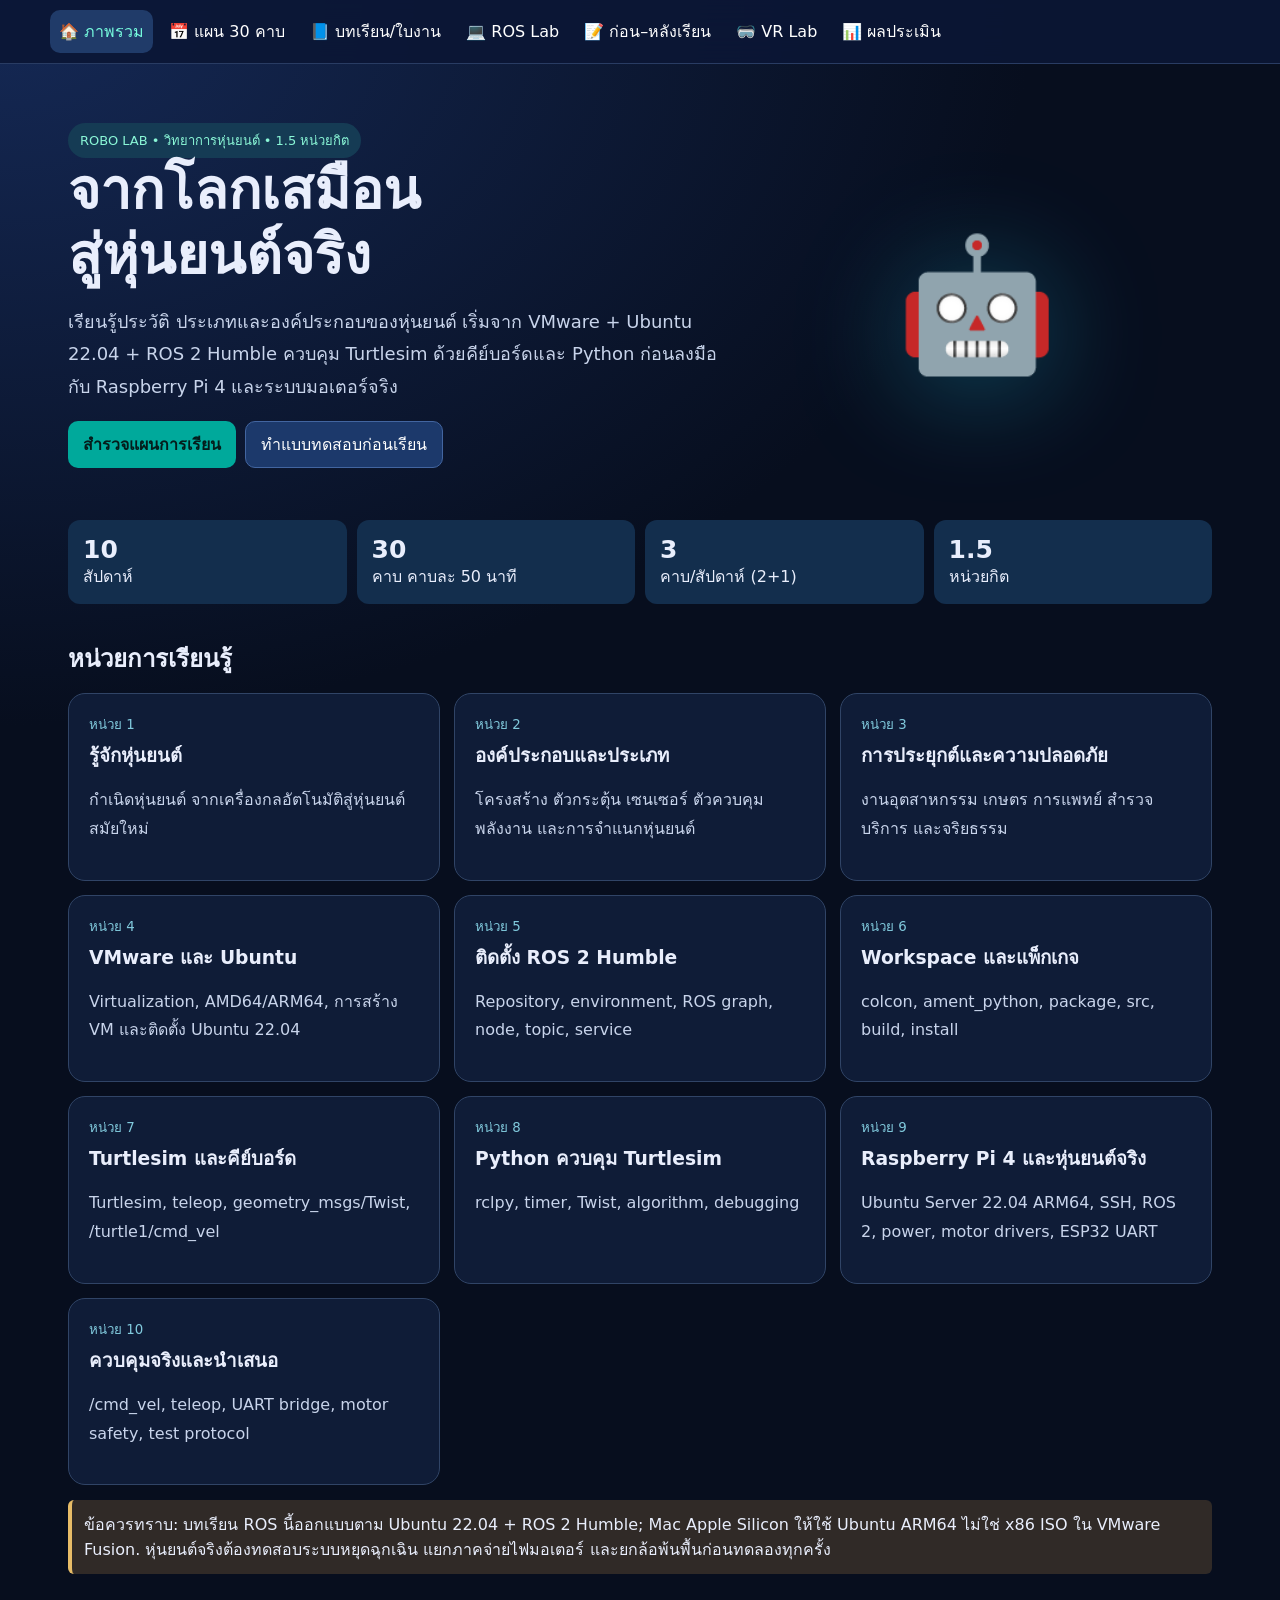
==== robotics-course/index.html @ ed5ea4de "Add robotics course 30-period portal, worksheets, quizzes and local assessment gradebook" ====
<!doctype html><html lang="th"><head><meta charset="utf-8"><meta name="viewport" content="width=device-width,initial-scale=1"><title>ROBO LAB | วิทยาการหุ่นยนต์ 30 คาบ</title><style>:root{font-family:system-ui,"Noto Sans Thai",Tahoma,sans-serif;color:#e9eefc;background:#070e1e}*{box-sizing:border-box}body{margin:0;background:radial-gradient(ellipse at top left,#152956,#070e1e 57%) fixed}a{color:#7de8e2}button,input,select,textarea{font:inherit}button{cursor:pointer;background:#1c396b;border:1px solid #4265a0;color:#fff;padding:10px 15px;border-radius:10px}button:hover{background:#285092}button.primary{background:#00a99b;border:0;font-weight:700;color:#041c1b}button:disabled{opacity:.5}nav{position:sticky;top:0;z-index:10;background:#0b1635e8;backdrop-filter:blur(14px);padding:10px max(18px,calc((100vw - 1180px)/2));display:flex;gap:7px;flex-wrap:wrap;border-bottom:1px solid #293c63}nav button{background:transparent;border:0;padding:9px}nav button.active{background:#203b69;color:#76fcde}.wrap{max-width:1180px;padding:25px 18px 80px;margin:auto}.hero{padding:34px 0;display:grid;grid-template-columns:1.4fr 1fr;align-items:center;gap:15px}h1{font-size:clamp(30px,5vw,55px);line-height:1.18;margin:0 0 12px}h2{margin:0 0 15px;font-size:24px}p{line-height:1.8;color:#c8d4eb}.lead{font-size:18px}.pill{display:inline-block;background:#153b54;color:#8af7d7;padding:7px 12px;border-radius:30px;font-size:13px}.bigicon{font-size:130px;text-align:center;filter:drop-shadow(0 10px 55px #22c8e955)}.cards{display:grid;grid-template-columns:repeat(3,minmax(0,1fr));gap:14px}.card,.panel{border:1px solid #304466;background:#101e3bdf;border-radius:17px;padding:20px}.card small{color:#81cadd}.card h3{margin:6px 0}.muted{color:#96a9c7;font-size:13px}.headrow{display:flex;justify-content:space-between;gap:12px;align-items:center;flex-wrap:wrap}.tag{border:1px solid #3b618c;padding:5px 9px;border-radius:99px;font-size:12px;color:#b9d6f9}.tablewrap{overflow:auto}table{width:100%;border-collapse:collapse;min-width:760px}th,td{text-align:left;border-bottom:1px solid #2b3d61;padding:10px;vertical-align:top}th{color:#85e9dd}section.page{display:none}section.page.show{display:block}.two{display:grid;grid-template-columns:1fr 1fr;gap:15px}.textbox{background:#07142c;border:1px solid #345275;padding:14px;border-radius:12px;white-space:pre-wrap;font-family:ui-monospace,monospace;color:#b4fae7;overflow:auto;line-height:1.7}.field{display:block;margin:12px 0;color:#d4e4f5}.field input,.field select,.field textarea{display:block;margin-top:5px;width:100%;background:#09182d;border:1px solid #476083;border-radius:9px;color:white;padding:11px}.field textarea{min-height:85px}.q{padding:16px;border:1px solid #334c77;border-radius:12px;margin:12px 0}.q label{display:block;margin:8px}.q input{accent-color:#2adac3}.gradeGrid{display:grid;grid-template-columns:repeat(2,1fr);gap:11px}.notice{border-left:4px solid #e7bc67;background:#302a27;padding:12px;border-radius:6px;margin:15px 0}.good{border-left-color:#33dbaf;background:#13302b}.tabs{display:flex;gap:9px;flex-wrap:wrap;margin-bottom:18px}.stats{display:grid;grid-template-columns:repeat(4,1fr);gap:10px}.stat{padding:15px;background:#132e4d;border-radius:12px}.stat b{font-size:25px;display:block}.lessonlist button{width:100%;display:block;margin:6px 0;text-align:left}.vrscreen{height:240px;border-radius:15px;background:linear-gradient(145deg,#244970,#073846);display:flex;align-items:center;justify-content:center;font-size:95px}.printonly{display:none}@media(max-width:750px){.cards,.two,.gradeGrid,.hero{grid-template-columns:1fr}.stats{grid-template-columns:repeat(2,1fr)}.bigicon{font-size:65px}}@media print{nav,.noprint{display:none!important}body{background:white;color:black}.wrap{max-width:100%;padding:0}.panel,.card{border:1px solid #aaa;background:white;color:black}p{color:black}section.page{display:block!important;break-after:page}table{min-width:0}td,th{color:#222}}</style></head><body><nav id="nav"><button data-page="home" class="active">🏠 ภาพรวม</button><button data-page="course">📅 แผน 30 คาบ</button><button data-page="lessons">📘 บทเรียน/ใบงาน</button><button data-page="lab">💻 ROS Lab</button><button data-page="quiz">📝 ก่อน–หลังเรียน</button><button data-page="vr">🥽 VR Lab</button><button data-page="grades">📊 ผลประเมิน</button></nav><main class="wrap">
<section id="home" class="page show"><div class="hero"><div><span class="pill">ROBO LAB • วิทยาการหุ่นยนต์ • 1.5 หน่วยกิต</span><h1>จากโลกเสมือน<br>สู่หุ่นยนต์จริง</h1><p class="lead">เรียนรู้ประวัติ ประเภทและองค์ประกอบของหุ่นยนต์ เริ่มจาก VMware + Ubuntu 22.04 + ROS 2 Humble ควบคุม Turtlesim ด้วยคีย์บอร์ดและ Python ก่อนลงมือกับ Raspberry Pi 4 และระบบมอเตอร์จริง</p><div class="tabs"><button class="primary" onclick="show('course')">สำรวจแผนการเรียน</button><button onclick="show('quiz')">ทำแบบทดสอบก่อนเรียน</button></div></div><div class="bigicon">🤖</div></div><div class="stats"><div class="stat"><b>10</b>สัปดาห์</div><div class="stat"><b>30</b>คาบ คาบละ 50 นาที</div><div class="stat"><b>3</b>คาบ/สัปดาห์ (2+1)</div><div class="stat"><b>1.5</b>หน่วยกิต</div></div><h2 style="margin-top:35px">หน่วยการเรียนรู้</h2><div class="cards" id="unitcards"></div><div class="notice">ข้อควรทราบ: บทเรียน ROS นี้ออกแบบตาม Ubuntu 22.04 + ROS 2 Humble; Mac Apple Silicon ให้ใช้ Ubuntu ARM64 ไม่ใช่ x86 ISO ใน VMware Fusion. หุ่นยนต์จริงต้องทดสอบระบบหยุดฉุกเฉิน แยกภาคจ่ายไฟมอเตอร์ และยกล้อพ้นพื้นก่อนทดลองทุกครั้ง</div></section>
<section id="course" class="page"><div class="headrow"><h2>แผนรายคาบ 10 สัปดาห์</h2><button onclick="window.print()">พิมพ์แผนฉบับย่อ</button></div><p>วันที่ 1 ของแต่ละสัปดาห์ 2 คาบต่อเนื่อง (100 นาที) วันที่ 2 อีก 1 คาบ (50 นาที) รวม 150 นาที/สัปดาห์</p><div class="panel tablewrap"><table><thead><tr><th>สัปดาห์</th><th>คาบ</th><th>วันเรียน</th><th>หัวข้อ</th><th>กิจกรรม</th><th>ชิ้นงาน/หลักฐาน</th></tr></thead><tbody id="timetable"></tbody></table></div><p class="muted">แนวทางการจัดกิจกรรม: นำเข้าสู่บทเรียน → สำรวจค้นคว้า/ทดลอง → อธิบายและอภิปราย → ประยุกต์แก้ปัญหา → ประเมินและสะท้อนผล (5E ปรับใช้ตามลักษณะภารกิจ)</p></section>
<section id="lessons" class="page"><h2>สื่อเรียนรู้และใบกิจกรรม 10 หน่วย</h2><div class="two"><div class="panel lessonlist" id="lessonbuttons"></div><div class="panel" id="lessonpanel"><p>เลือกหน่วยด้านซ้ายเพื่อดูสาระสำคัญ เป้าหมาย และดาวน์โหลดใบกิจกรรมแบบพิมพ์ได้</p></div></div></section>
<section id="lab" class="page"><h2>ROS 2 ห้องปฏิบัติการ</h2><p>คัดลอกคำสั่งทีละชุดใน Ubuntu Terminal; ใช้สองหน้าต่าง terminal สำหรับ node ที่ทำงานพร้อมกัน</p><div id="labsteps"></div></section>
<section id="quiz" class="page"><h2>แบบทดสอบก่อนเรียน / หลังเรียน</h2><p>ข้อสอบปรนัย 20 ข้อ ครอบคลุมประวัติ/องค์ประกอบ หุ่นยนต์ Linux, ROS 2, Turtlesim และ Raspberry Pi 4 • ข้อละ 1 คะแนน คะแนนเต็ม 20</p><div class="panel"><div class="two"><label class="field">เลขที่หรือรหัสผู้เรียน<input id="studentid" placeholder="เช่น 12" maxlength="40"></label><label class="field">ชื่อผู้เรียน<input id="studentname" placeholder="ชื่อ–นามสกุล" maxlength="100"></label></div><label class="field">ประเภทการสอบ<select id="quiztype"><option value="pre">ก่อนเรียน (Pre-test)</option><option value="post">หลังเรียน (Post-test)</option></select></label><p class="muted">คะแนนแสดงทันทีหลังส่ง และเก็บไว้ในเครื่อง/เบราว์เซอร์นี้เท่านั้นในรุ่นเริ่มต้น ครูต้องส่งออกไฟล์ CSV เพื่อเก็บสำรอง ยังไม่ใช่ฐานข้อมูลส่วนกลาง</p></div><div id="quizquestions"></div><button class="primary" onclick="submitQuiz()">ตรวจคำตอบและบันทึกในเครื่อง</button><p id="quizresult" role="status"></p></section>
<section id="vr" class="page"><h2>Virtual Robot Lab (VR/3D)</h2><div class="two"><div class="panel"><div class="vrscreen">🥽🤖</div><h3>ห้องเรียนเสมือน 3 มิติ</h3><p>สำรวจโมเดลหุ่นยนต์และองค์ประกอบในฉาก 3D หมุนมุมมองด้วยเมาส์/สัมผัส และเข้าสู่โหมด VR ในอุปกรณ์ที่รองรับ WebXR</p><a href="vr.html" target="_blank" rel="noopener"><button class="primary">เข้าสู่ห้อง VR/3D</button></a></div><div class="panel"><h3>ภารกิจ VR</h3><p>1. หาตำแหน่งตัวควบคุม เซนเซอร์ มอเตอร์ และแบตเตอรี่ในฉาก</p><p>2. อธิบายเส้นทางข้อมูล Sense → Plan → Act</p><p>3. เปรียบเทียบโมเดลกับหุ่นยนต์ Raspberry Pi 4 จริง</p><p class="muted">ฉาก 3D เป็นสื่อเรียนรู้ประกอบ ไม่ใช่ตัวจำลองฟิสิกส์หรือ ROS simulator ที่เชื่อมกับมอเตอร์</p></div></div></section>
<section id="grades" class="page"><h2>ระบบบันทึกผลประเมินนักเรียน</h2><div class="notice">รุ่นเริ่มต้นบันทึกใน localStorage ของเบราว์เซอร์เท่านั้น ผู้เรียนหรือครูที่ใช้อุปกรณ์อื่นจะยังไม่เห็นข้อมูลชุดเดียวกัน **อย่าถือเป็นฐานข้อมูลกลาง** และโปรดใช้รหัสนักเรียนที่ไม่ใช่เลขบัตรประชาชน พร้อมส่งออก CSV สำรอง</div><div class="panel"><div class="two"><label class="field">รหัสนักเรียน<input id="g_id" placeholder="เลขที่/รหัสภายใน"></label><label class="field">ชื่อ–นามสกุล<input id="g_name" placeholder="ชื่อผู้เรียน"></label><label class="field">สัปดาห์ที่ประเมิน<select id="g_week"></select></label><label class="field">ครูผู้ประเมิน<input id="g_teacher" placeholder="ชื่อครู"></label></div><h3>พฤติกรรมการทำงานรายบุคคล (5 ข้อ คะแนนเต็ม 15)</h3><div id="behaviorrubric" class="gradeGrid"></div><h3>คุณลักษณะอันพึงประสงค์ (6 ข้อ คะแนนเต็ม 18)</h3><div id="attrrubric" class="gradeGrid"></div><label class="field">หมายเหตุ/หลักฐานประกอบ<textarea id="g_note" placeholder="บันทึกข้อสังเกตตามหลักฐานจริง"></textarea></label><button class="primary" onclick="saveGrade()">บันทึกผลประเมิน</button> <button onclick="exportCSV()">ส่งออก CSV ทั้งหมด</button> <button onclick="document.getElementById('csvinput').click()">นำเข้า CSV สำรอง</button><input type="file" id="csvinput" accept=".json,application/json" hidden onchange="importJSON(event)"><button onclick="exportJSON()">สำรอง JSON</button><p class="muted">การนำเข้าใช้ไฟล์ JSON สำรองจากปุ่มด้านบน (CSV ส่งออกสำหรับ Excel)</p><p id="gradesaved" role="status"></p></div><div class="panel tablewrap" style="margin-top:16px"><h3>สรุปผลที่บันทึกในเครื่องนี้</h3><table><thead><tr><th>สัปดาห์</th><th>รหัส</th><th>นักเรียน</th><th>พฤติกรรม /15</th><th>คุณลักษณะ /18</th><th>ครูผู้ประเมิน</th><th>บันทึกเมื่อ</th></tr></thead><tbody id="graderows"></tbody></table></div></section>
</main><script>const DATA={"units":[["รู้จักหุ่นยนต์","กำเนิดหุ่นยนต์ จากเครื่องกลอัตโนมัติสู่หุ่นยนต์สมัยใหม่","อธิบายพัฒนาการและความหมายของหุ่นยนต์ได้","ไทม์ไลน์หุ่นยนต์และอภิปรายผลดี–ผลกระทบ"],["องค์ประกอบและประเภท","โครงสร้าง ตัวกระตุ้น เซนเซอร์ ตัวควบคุม พลังงาน และการจำแนกหุ่นยนต์","ระบุหน้าที่ขององค์ประกอบและเปรียบเทียบประเภทได้","วิเคราะห์หุ่นยนต์ตัวอย่างและวาดแผนภาพส่วนประกอบ"],["การประยุกต์และความปลอดภัย","งานอุตสาหกรรม เกษตร การแพทย์ สำรวจ บริการ และจริยธรรม","เลือกหุ่นยนต์ให้เหมาะกับปัญหาและประเมินความเสี่ยงได้","ออกแบบสถานการณ์ใช้งานและแนวทางลดความเสี่ยง"],["VMware และ Ubuntu","Virtualization, AMD64/ARM64, การสร้าง VM และติดตั้ง Ubuntu 22.04","ติดตั้ง VM ปรับทรัพยากร และใช้คำสั่ง Linux เบื้องต้นได้","สร้าง VM ทดสอบ terminal, apt, mkdir, cd, ls"],["ติดตั้ง ROS 2 Humble","Repository, environment, ROS graph, node, topic, service","ติดตั้ง ROS 2 และตรวจสอบการทำงานของ node/topic ได้","รัน talker/listener และบันทึกคำสั่งพร้อมผลตรวจ"],["Workspace และแพ็กเกจ","colcon, ament_python, package, src, build, install","สร้าง workspace และ Python package ที่รันได้","เขียน node Publisher/Subscriber อย่างง่าย"],["Turtlesim และคีย์บอร์ด","Turtlesim, teleop, geometry_msgs/Twist, /turtle1/cmd_vel","บังคับเต่าด้วย keyboard และส่งคำสั่งผ่าน topic ได้","เปิด turtlesim, teleop และทดสอบการเคลื่อนที่"],["Python ควบคุม Turtlesim","rclpy, timer, Twist, algorithm, debugging","เขียนโปรแกรมควบคุมเต่าให้วาดรูปทรงและอธิบายโค้ดได้","ทดสอบโปรแกรมวาดรูปสี่เหลี่ยมและวิเคราะห์ความคลาดเคลื่อน"],["Raspberry Pi 4 และหุ่นยนต์จริง","Ubuntu Server 22.04 ARM64, SSH, ROS 2, power, motor drivers, ESP32 UART","เตรียม Pi 4 และอธิบายสายสัญญาณ/แหล่งจ่ายไฟอย่างปลอดภัย","ทำผัง wiring, ทดสอบการเชื่อมต่อและ stop condition"],["ควบคุมจริงและนำเสนอ","/cmd_vel, teleop, UART bridge, motor safety, test protocol","สั่งหุ่นยนต์จริงด้วย keyboard และตรวจสอบการหยุดฉุกเฉินได้","ภารกิจควบคุมหุ่นยนต์พร้อมรายงานผลและสะท้อนการเรียนรู้"]],"lessons":[{"period":1,"week":1,"day":"วันเรียน 2 คาบ","title":"ประวัติและความหมายของหุ่นยนต์","activity":"เส้นเวลาประวัติหุ่นยนต์","evidence":"อภิปรายว่าหุ่นยนต์ต่างจากเครื่องจักรทั่วไปอย่างไร"},{"period":2,"week":1,"day":"วันเรียน 2 คาบ","title":"วิวัฒนาการและองค์ประกอบ","activity":"บล็อกไดอะแกรม Sense–Think–Act","evidence":"ระบุ Sensor, Controller, Actuator และ Power"},{"period":3,"week":1,"day":"วันเรียน 1 คาบ","title":"ประเภทของหุ่นยนต์","activity":"จัดกลุ่มแขนกล ล้อ ขา โดรน และหุ่นยนต์บริการ","evidence":"แยกตามการเคลื่อนที่/การใช้งาน"},{"period":4,"week":2,"day":"วันเรียน 2 คาบ","title":"การนำไปใช้และความปลอดภัย","activity":"ศึกษากรณีตัวอย่างและจริยธรรม","evidence":"ทำตารางโอกาสและความเสี่ยง"},{"period":5,"week":2,"day":"วันเรียน 2 คาบ","title":"VMware / Ubuntu เตรียมติดตั้ง","activity":"ตรวจสถาปัตยกรรมเครื่องและทรัพยากร","evidence":"สร้าง VM Ubuntu 22.04 ให้เริ่มทำงาน"},{"period":6,"week":2,"day":"วันเรียน 1 คาบ","title":"Ubuntu Terminal และระบบไฟล์","activity":"ฝึก pwd, ls, cd, mkdir, cat","evidence":"จัดโฟลเดอร์และสร้างไฟล์รายงาน"},{"period":7,"week":3,"day":"วันเรียน 2 คาบ","title":"แพ็กเกจและเครือข่าย Linux","activity":"apt update, ip a, ping, SSH","evidence":"ตรวจการเชื่อมต่อและอัปเดตระบบ"},{"period":8,"week":3,"day":"วันเรียน 2 คาบ","title":"เตรียม ROS 2 repository","activity":"ติดตั้ง locale, Universe, ROS apt source","evidence":"บันทึกหลักฐานเตรียม dependency"},{"period":9,"week":3,"day":"วันเรียน 1 คาบ","title":"ติดตั้ง ROS 2 Humble","activity":"ติดตั้ง ros-humble-desktop / ros-dev-tools","evidence":"ตรวจ ros2 --help และ source environment"},{"period":10,"week":4,"day":"วันเรียน 2 คาบ","title":"ROS graph, Node, Topic","activity":"ทดลอง demo_nodes_cpp talker/listener","evidence":"บันทึกชื่อ node/topic และ echo"},{"period":11,"week":4,"day":"วันเรียน 2 คาบ","title":"Service, Message, CLI","activity":"ros2 topic info, interface show","evidence":"อธิบาย Twist และบริการ"},{"period":12,"week":4,"day":"วันเรียน 1 คาบ","title":"สร้าง workspace","activity":"mkdir -p ~/ros2_ws/src; colcon build","evidence":"ตรวจ install/setup.bash"},{"period":13,"week":5,"day":"วันเรียน 2 คาบ","title":"สร้าง Python package","activity":"ros2 pkg create --build-type ament_python","evidence":"โครงสร้างแพ็กเกจและ entry_points"},{"period":14,"week":5,"day":"วันเรียน 2 คาบ","title":"Publisher / Subscriber","activity":"เขียน node ตัวส่ง/ตัวรับข้อความ","evidence":"ทดสอบ topic ของตนเอง"},{"period":15,"week":5,"day":"วันเรียน 1 คาบ","title":"Turtlesim พื้นฐาน","activity":"เปิด ros2 run turtlesim turtlesim_node","evidence":"ตรวจ /turtle1/cmd_vel"},{"period":16,"week":6,"day":"วันเรียน 2 คาบ","title":"Turtlesim Keyboard","activity":"เปิด turtle_teleop_key; กดลูกศร","evidence":"ทดลองบังคับและบันทึกผล"},{"period":17,"week":6,"day":"วันเรียน 2 คาบ","title":"Twist และความเร็ว","activity":"ros2 topic pub /turtle1/cmd_vel ...","evidence":"ทดสอบ linear.x, angular.z"},{"period":18,"week":6,"day":"วันเรียน 1 คาบ","title":"ออกแบบลำดับการเคลื่อนที่","activity":"ร่าง pseudocode / ผังงาน","evidence":"กำหนดระยะ/มุม/เวลาสำหรับการวาดรูป"},{"period":19,"week":7,"day":"วันเรียน 2 คาบ","title":"เขียน Python rclpy","activity":"สร้าง Publisher + timer","evidence":"ส่ง Twist และสั่งหยุด"},{"period":20,"week":7,"day":"วันเรียน 2 คาบ","title":"Debug และภารกิจจำลอง","activity":"ทดสอบวาดสี่เหลี่ยม ปรับเวลา/ความเร็ว","evidence":"แก้บั๊กและสะท้อนผล"},{"period":21,"week":7,"day":"วันเรียน 1 คาบ","title":"แนะนำ Raspberry Pi 4","activity":"ตรวจ power, microSD, 64-bit OS","evidence":"ทำรายการอุปกรณ์"},{"period":22,"week":8,"day":"วันเรียน 2 คาบ","title":"ติดตั้ง Ubuntu บน Pi","activity":"เขียน image Ubuntu Server 22.04 ARM64","evidence":"บูต, อัปเดต, SSH"},{"period":23,"week":8,"day":"วันเรียน 2 คาบ","title":"ROS 2 บน Raspberry Pi 4","activity":"ติดตั้ง ros-humble-ros-base และ workspace","evidence":"ทดลอง node/topic ใน Pi"},{"period":24,"week":8,"day":"วันเรียน 1 คาบ","title":"โครงสร้างควบคุมมอเตอร์","activity":"Pi → ESP32 UART → Driver → Motor","evidence":"ระบุไฟเลี้ยงแยก GND ร่วม และ stop"},{"period":25,"week":9,"day":"วันเรียน 2 คาบ","title":"การเชื่อมต่อ UART","activity":"ทดสอบ UART 115200 และข้อความ ACK","evidence":"บันทึกผลการรับ–ส่ง"},{"period":26,"week":9,"day":"วันเรียน 2 คาบ","title":"ROS /cmd_vel ไปยังมอเตอร์","activity":"เขียน bridge อ่าน Twist และส่งคำสั่ง","evidence":"ทดลองยกล้อพ้นพื้นก่อน"},{"period":27,"week":9,"day":"วันเรียน 1 คาบ","title":"Keyboard Teleop หุ่นยนต์จริง","activity":"ros2 run teleop_twist_keyboard teleop_twist_keyboard","evidence":"ทดสอบเดินหน้า/ถอย/หมุนและหยุด"},{"period":28,"week":10,"day":"วันเรียน 2 คาบ","title":"ความปลอดภัยและทดสอบจริง","activity":"ทดสอบ watchdog, timeout, emergency stop","evidence":"บันทึกปัญหาและแก้ไข"},{"period":29,"week":10,"day":"วันเรียน 2 คาบ","title":"ภารกิจหุ่นยนต์","activity":"ขับผ่านจุดที่กำหนด ด้วยความเร็วปลอดภัย","evidence":"บันทึกวิดีโอและผล"},{"period":30,"week":10,"day":"วันเรียน 1 คาบ","title":"ทดสอบหลังเรียนและนำเสนอ","activity":"แบบทดสอบหลังเรียน สาธิต และสะท้อนการเรียนรู้","evidence":"ส่งแฟ้มสะสมงานและ self-assessment"}],"questions":[["สิ่งใดแยกหุ่นยนต์ออกจากเครื่องจักรธรรมดาได้ดีที่สุด",["ต้องมีรูปร่างเหมือนมนุษย์","รับรู้และทำงานตามการควบคุม/โปรแกรม","ต้องใช้ไฟฟ้าเท่านั้น","ต้องมีล้อ"],1],["Sensor มีหน้าที่ใด",["ขับมอเตอร์","จ่ายไฟ","รับข้อมูลจากสิ่งแวดล้อม","จัดเก็บล้อ"],2],["Actuator คือองค์ประกอบใด",["ตัวกระตุ้นให้เกิดการเคลื่อนที่","ระบบปฏิบัติการ","ข้อมูลภาพ","แหล่งข้อมูลอินเทอร์เน็ต"],0],["หุ่นยนต์แขนกลโรงงานนิยมใช้เพื่ออะไร",["อ่านอีเมล","งานหยิบจับหรือเชื่อมอย่างแม่นยำ","ฟังเพลง","กระจาย Wi-Fi"],1],["ข้อใดเป็นการปฏิบัติด้านความปลอดภัย",["จับล้อขณะหมุน","เปิดมอเตอร์ทดสอบบนโต๊ะโดยไม่ยึด","มีสวิตช์หยุดฉุกเฉินและจำกัดความเร็ว","ต่อวงจรมอเตอร์กับ GPIO ตรง"],2],["Virtual Machine คืออะไร",["เครื่องเสมือนที่รันระบบปฏิบัติการในเครื่องจริง","สายเชื่อมมอเตอร์","การ์ด SD","เครื่องพิมพ์ 3D"],0],["ควรเลือก Ubuntu แบบใดบน Mac Apple Silicon",["x86 32-bit เท่านั้น","ARM64 ที่เครื่องเสมือนรองรับ","Windows ISO","Debian i386 เท่านั้น"],1],["คำสั่งใดแสดงตำแหน่งไดเรกทอรีปัจจุบัน",["pwd","rm","sudo","ping"],0],["ROS 2 Humble ติดตั้งแพ็กเกจสำเร็จบน Ubuntu รุ่นใดตามบทเรียน",["18.04","20.04","22.04","24.10"],2],["คำสั่ง source /opt/ros/humble/setup.bash ใช้ทำอะไร",["ลบ ROS","โหลดสภาพแวดล้อม ROS","เริ่มมอเตอร์","ย้ายโฟลเดอร์"],1],["Topic ใน ROS ใช้เพื่ออะไร",["เผยแพร่และรับข้อความระหว่าง node","ล็อกอิน VMware","จัดการไฟล์ ISO","แฟลช SD"],0],["คำสั่งดู topic ที่มีคือข้อใด",["ros2 topic list","ros2 pkg install","apt purge","uname -r"],0],["เครื่องมือสำหรับ build workspace ของ ROS 2 คือ",["colcon","Excel","pip freeze เท่านั้น","dd"],0],["แพ็กเกจ Python ของ ROS 2 นิยมใช้ไลบรารีใด",["pygame","rclpy","numpy เท่านั้น","tkinter เท่านั้น"],1],["โปรแกรมจำลองเต่าของ ROS คือ",["Turtlesim","Gazebo Classic เท่านั้น","Vim","Nano"],0],["คำสั่งที่เปิดการบังคับเต่าด้วยแป้นพิมพ์คือ",["ros2 run turtlesim turtle_teleop_key","ros2 run turtlesim turtlesim_node","ros2 topic list","sudo reboot"],0],["ข้อความที่ใช้สั่งความเร็วเชิงเส้นและเชิงมุมคือ",["std_msgs/Bool","geometry_msgs/msg/Twist","sensor_msgs/Image","nav_msgs/Map"],1],["หัวข้อที่ใช้ควบคุมเต่าเริ่มต้นคือ",["/turtle1/cmd_vel","/tf_static_only","/clock_now","/map_png"],0],["Raspberry Pi 4 ที่ติดตั้ง Ubuntu สำหรับ ROS ควรใช้สถาปัตยกรรม",["ARM64","DOS","PowerPC เท่านั้น","ARM32 เป็นข้อบังคับ"],0],["เมื่อหุ่นยนต์ขาดการติดต่อควรทำอย่างไร",["คงคำสั่งวิ่งตลอดไป","เพิ่ม PWM ทันที","ให้ watchdog สั่งหยุดมอเตอร์","ปิดเซนเซอร์"],2]]};const behavior=['แสดงความคิดเห็นอย่างมีเหตุผล','ยอมรับฟังความคิดเห็นผู้อื่น','ทำงานตามหน้าที่ที่ได้รับมอบหมาย','รับผิดชอบและตรงต่อเวลา','ใช้เทคโนโลยีเหมาะสม'];const attributes=['มีวินัย','ใฝ่เรียนรู้','มุ่งมั่นในการทำงาน','รับผิดชอบ','รับฟังผู้อื่น','ใช้เทคโนโลยีอย่างเหมาะสม'];const $=x=>document.getElementById(x);const esc=s=>String(s??'').replace(/[&<>"']/g,c=>({'&':'&amp;','<':'&lt;','>':'&gt;','"':'&quot;',"'":'&#39;'}[c]));function show(p){document.querySelectorAll('section.page').forEach(e=>e.classList.toggle('show',e.id===p));document.querySelectorAll('nav button').forEach(e=>e.classList.toggle('active',e.dataset.page===p));window.scrollTo(0,0)}document.querySelectorAll('nav button').forEach(e=>e.addEventListener('click',()=>show(e.dataset.page)));$('unitcards').innerHTML=DATA.units.map((u,i)=>'<div class="card"><small>หน่วย '+(i+1)+'</small><h3>'+esc(u[0])+'</h3><p>'+esc(u[1])+'</p></div>').join('');$('timetable').innerHTML=DATA.lessons.map(l=>'<tr><td>'+l.week+'</td><td>'+l.period+'</td><td>'+l.day+'</td><td>'+esc(l.title)+'</td><td>'+esc(l.activity)+'</td><td>'+esc(l.evidence)+'</td></tr>').join('');$('lessonbuttons').innerHTML=DATA.units.map((u,i)=>'<button onclick="lesson('+i+')">หน่วย '+(i+1)+' · '+esc(u[0])+'</button>').join('');function lesson(i){const u=DATA.units[i];const periods=DATA.lessons.slice(i*3,i*3+3);$('lessonpanel').innerHTML='<span class="tag">หน่วย '+(i+1)+' • 3 คาบ</span><h2>'+esc(u[0])+'</h2><p><b>สาระสำคัญ:</b> '+esc(u[1])+'</p><p><b>จุดประสงค์เชิงพฤติกรรม:</b> '+esc(u[2])+'</p><p><b>ชิ้นงานหลัก:</b> '+esc(u[3])+'</p><h3>กิจกรรมรายคาบ</h3><ol>'+periods.map(p=>'<li><b>คาบ '+p.period+':</b> '+esc(p.activity)+'<br><span class="muted">หลักฐาน: '+esc(p.evidence)+'</span></li>').join('')+'</ol><h3>ใบกิจกรรม</h3><p>ชื่อ–นามสกุล __________________ เลขที่ ______ ชั้น ______ วันที่ ______</p><p>1) อธิบายความรู้ที่ใช้ในหน่วยนี้ พร้อมยกตัวอย่างอย่างน้อย 2 ตัวอย่าง</p><p>2) วาดแผนภาพ / บันทึกขั้นตอนทดลองหรือคำสั่งที่ใช้ พร้อมผลการทดลอง</p><p>3) อธิบายข้อผิดพลาด แนวทางปรับปรุง และข้อควรระวัง</p><p>4) สรุปสิ่งที่ได้เรียนรู้และแหล่งข้อมูลอ้างอิง</p><button onclick="printWorksheet('+i+')">🖨️ พิมพ์ใบกิจกรรมหน่วยนี้</button>'}function printWorksheet(i){const u=DATA.units[i];let w=window.open('','_blank');if(!w){alert('โปรดอนุญาตหน้าต่างใหม่เพื่อพิมพ์');return}w.document.write('<!doctype html><html lang="th"><meta charset="utf-8"><title>ใบกิจกรรม</title><style>body{font:16px Tahoma;padding:32px;line-height:2.1} .line{border-bottom:1px dotted #777;height:65px}</style><h2>ใบกิจกรรมวิทยาการหุ่นยนต์ หน่วย '+(i+1)+' '+esc(u[0])+'</h2><p>ชื่อ–นามสกุล ___________________________ เลขที่ _____ ชั้น _____ วันที่ ________</p><p>จุดประสงค์: '+esc(u[2])+'</p><p>ภารกิจ: '+esc(u[3])+'</p><p>1. สรุปความรู้และองค์ประกอบที่เกี่ยวข้อง</p><div class="line"></div><div class="line"></div><p>2. บันทึกขั้นตอน/คำสั่ง ผลการทดลอง และภาพประกอบ</p><div class="line"></div><div class="line"></div><div class="line"></div><p>3. ปัญหาที่พบ วิธีแก้ และข้อควรระวัง</p><div class="line"></div><div class="line"></div><p>4. สิ่งที่ได้เรียนรู้และข้อเสนอแนะ</p><div class="line"></div></html>');w.document.close();w.focus();setTimeout(()=>w.print(),300)}const labs=[['ตรวจสถาปัตยกรรมและ Ubuntu','uname -m\nlsb_release -a\npwd\nls -la\nmkdir -p ~/robotics_course && cd ~/robotics_course'],['เตรียมระบบ Ubuntu 22.04','sudo apt update\nsudo apt upgrade -y\nsudo apt install -y software-properties-common curl git python3-pip\nsudo add-apt-repository universe'],['ติดตั้ง ROS 2 Humble','sudo apt update\nsudo apt install -y ros-humble-desktop ros-dev-tools\nsource /opt/ros/humble/setup.bash\nros2 --help','ต้องเตรียม ROS apt repository ตามคู่มือทางการก่อนติดตั้งแพ็กเกจชุดนี้'],['ตรวจ Node / Topic','source /opt/ros/humble/setup.bash\nros2 run demo_nodes_cpp talker\n# เปิดอีก Terminal\nros2 run demo_nodes_py listener\nros2 node list\nros2 topic list'],['สร้าง Workspace','mkdir -p ~/ros2_ws/src\ncd ~/ros2_ws\ncolcon build\nsource install/setup.bash'],['สร้าง Python Package','cd ~/ros2_ws/src\nros2 pkg create --build-type ament_python --license Apache-2.0 robot_control --dependencies rclpy geometry_msgs\ncd ~/ros2_ws\ncolcon build --packages-select robot_control'],['Turtlesim + Keyboard','sudo apt install -y ros-humble-turtlesim\nros2 run turtlesim turtlesim_node\n# เปิดอีก Terminal\nros2 run turtlesim turtle_teleop_key\n# กดลูกศรใน Terminal ของ teleop'],['ส่ง Twist ไปยัง Turtlesim','ros2 topic pub --once /turtle1/cmd_vel geometry_msgs/msg/Twist "{linear: {x: 2.0}, angular: {z: 0.0}}"\nros2 topic echo /turtle1/cmd_vel'],['ติดตั้ง ROS 2 บน Raspberry Pi 4','uname -m\n# ต้องเป็น aarch64 (Ubuntu Server 22.04 64-bit)\nsudo apt update && sudo apt upgrade -y\n# เพิ่ม ROS apt repository ตามคู่มือทางการ\nsudo apt install -y ros-humble-ros-base ros-dev-tools'],['ทดสอบ ROS keyboard กับหุ่นยนต์จริง','sudo apt install -y ros-humble-teleop-twist-keyboard\nros2 run teleop_twist_keyboard teleop_twist_keyboard\n# ต้องมี node bridge ที่ subscribe /cmd_vel และสั่ง ESP32/driver จริง\nros2 topic echo /cmd_vel']];
$('labsteps').innerHTML=labs.map((l,i)=>'<div class="panel" style="margin:14px 0"><div class="headrow"><h3>Lab '+(i+1)+': '+esc(l[0])+'</h3><button onclick="navigator.clipboard.writeText(document.querySelectorAll(\'.textbox\')['+i+'].textContent)">คัดลอกคำสั่ง</button></div><pre class="textbox">'+esc(l[1])+'</pre>'+(l[2]?'<p class="notice">'+esc(l[2])+'</p>':'')+'</div>').join('')+'<div class="notice">ติดตั้ง ROS repository ตามคู่มือ <a href="https://docs.ros.org/en/humble/Installation/Ubuntu-Install-Debs.html" target="_blank" rel="noopener">ROS Humble Ubuntu</a> ก่อนใช้ apt install และตรวจ architecture ของ VM/Pi ให้ถูกต้อง • คำสั่งตัวอย่างไม่ใช่ชุดติดตั้งแบบอัตโนมัติทั้งหมด</div>';
$('quizquestions').innerHTML=DATA.questions.map((q,i)=>'<div class="q"><strong>ข้อ '+(i+1)+'. '+esc(q[0])+'</strong>'+q[1].map((v,j)=>'<label><input type="radio" name="q'+i+'" value="'+j+'"> '+esc(v)+'</label>').join('')+'</div>').join('');function entries(){try{return JSON.parse(localStorage.getItem('robotics-course-v1')||'[]')}catch{return []}}function setEntries(v){localStorage.setItem('robotics-course-v1',JSON.stringify(v))}function submitQuiz(){let id=$('studentid').value.trim(),name=$('studentname').value.trim();if(!id||!name){alert('กรุณากรอกรหัสและชื่อนักเรียน');return}let count=0,score=0;DATA.questions.forEach((q,i)=>{let v=document.querySelector('input[name="q'+i+'"]:checked');if(v){count++;if(+v.value===q[2])score++}});if(count!==DATA.questions.length){alert('กรุณาตอบให้ครบ 20 ข้อ (ตอบแล้ว '+count+' ข้อ)');return}let e=entries();e.push({kind:'quiz',id,name,type:$('quiztype').value,score,max:20,when:new Date().toISOString()});setEntries(e);$('quizresult').textContent='ส่งแบบทดสอบสำเร็จ ได้ '+score+'/20 คะแนน ('+Math.round(score*5)+'%) • บันทึกในเครื่องนี้แล้ว';renderGrades()}$('g_week').innerHTML=Array.from({length:10},(_,i)=>'<option value="'+(i+1)+'">สัปดาห์ '+(i+1)+'</option>').join('');for(const [box,arr,prefix] of [['behaviorrubric',behavior,'b'],['attrrubric',attributes,'a']]){$(box).innerHTML=arr.map((v,i)=>'<label class="field">'+(i+1)+'. '+esc(v)+'<select id="'+prefix+i+'"><option value="">ยังไม่ประเมิน</option><option value="1">1 = ควรปรับปรุง</option><option value="2">2 = พอใช้</option><option value="3">3 = ดี</option></select></label>').join('')}function saveGrade(){let id=$('g_id').value.trim(),name=$('g_name').value.trim(),teacher=$('g_teacher').value.trim();if(!id||!name||!teacher){alert('กรุณากรอกรหัสนักเรียน ชื่อ และครูผู้ประเมิน');return}let bs=behavior.map((_,i)=>+$('b'+i).value),as=attributes.map((_,i)=>+$('a'+i).value);if(bs.some(x=>!x)||as.some(x=>!x)){alert('กรุณาเลือกคะแนน 1–3 ให้ครบทั้ง 11 ข้อ');return}let obj={kind:'rubric',id,name,week:+$('g_week').value,behavior:bs,attributes:as,teacher,note:$('g_note').value.trim(),when:new Date().toISOString()};let e=entries().filter(x=>!(x.kind==='rubric'&&x.id===id&&x.week===obj.week));e.push(obj);setEntries(e);$('gradesaved').textContent='บันทึกผล '+name+' สัปดาห์ '+obj.week+' ในอุปกรณ์นี้แล้ว';renderGrades()}function renderGrades(){let e=entries().filter(x=>x.kind==='rubric').sort((a,b)=>a.week-b.week||a.id.localeCompare(b.id,'th',{numeric:true}));$('graderows').innerHTML=e.map(x=>'<tr><td>'+x.week+'</td><td>'+esc(x.id)+'</td><td>'+esc(x.name)+'</td><td>'+x.behavior.reduce((a,b)=>a+b,0)+'/15</td><td>'+x.attributes.reduce((a,b)=>a+b,0)+'/18</td><td>'+esc(x.teacher)+'</td><td>'+new Date(x.when).toLocaleDateString('th-TH')+'</td></tr>').join('')||'<tr><td colspan="7">ยังไม่มีผลประเมินในเครื่องนี้</td></tr>'}function exportCSV(){let columns=['kind','id','name','type','score','max','week',...behavior.map((_,i)=>'behavior_'+(i+1)),...attributes.map((_,i)=>'attribute_'+(i+1)),'teacher','note','when'];let lines=[columns,...entries().map(x=>columns.map(k=>k.startsWith('behavior_')?(x.behavior||[])[+k.split('_')[1]-1]??'':k.startsWith('attribute_')?(x.attributes||[])[+k.split('_')[1]-1]??'':x[k]??''))];let csv='\ufeff'+lines.map(line=>line.map(v=>'"'+String(v).replace(/"/g,'""')+'"').join(',')).join('\r\n');download('robotics-course-results.csv',csv,'text/csv;charset=utf-8')}function download(name,content,type){let blob=new Blob([content],{type}),u=URL.createObjectURL(blob),a=document.createElement('a');a.href=u;a.download=name;a.click();setTimeout(()=>URL.revokeObjectURL(u),1000)}function exportJSON(){download('robotics-course-backup.json',JSON.stringify(entries(),null,2),'application/json')}function importJSON(ev){let f=ev.target.files[0];if(!f)return;let r=new FileReader();r.onload=()=>{try{let v=JSON.parse(r.result);if(!Array.isArray(v)||v.some(x=>typeof x!=='object'||!['quiz','rubric'].includes(x.kind)))throw Error('format');if(!confirm('นำเข้าข้อมูล '+v.length+' รายการ และแทนที่ข้อมูลเดิมในเครื่องนี้?'))return;setEntries(v);renderGrades();alert('นำเข้าสำเร็จ')}catch{alert('รูปแบบไฟล์ JSON ไม่ถูกต้อง')}};r.readAsText(f)}renderGrades();</script></body></html>
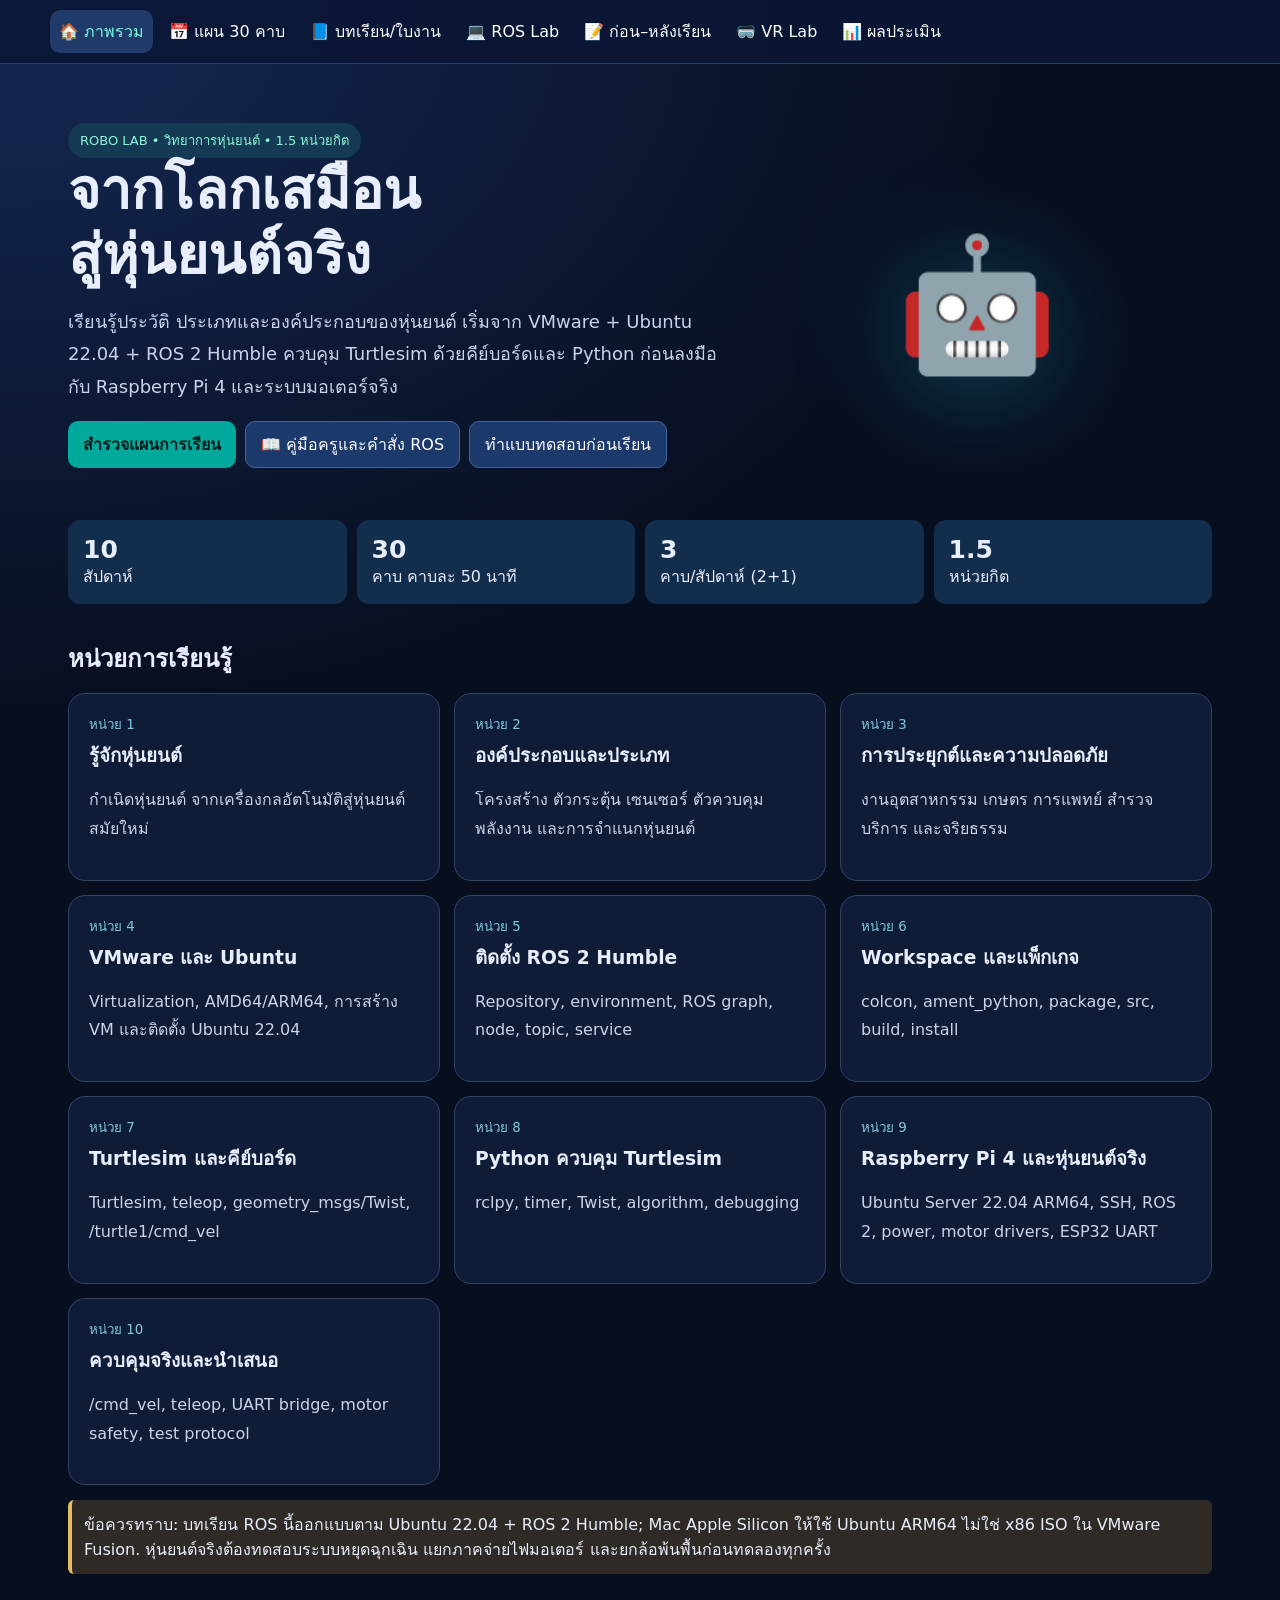
==== commit 1d034ca8: "Link comprehensive teaching handbook and fix backup label" ====
--- a/robotics-course/index.html
+++ b/robotics-course/index.html
@@ -1,11 +1,11 @@
 <!doctype html><html lang="th"><head><meta charset="utf-8"><meta name="viewport" content="width=device-width,initial-scale=1"><title>ROBO LAB | วิทยาการหุ่นยนต์ 30 คาบ</title><style>:root{font-family:system-ui,"Noto Sans Thai",Tahoma,sans-serif;color:#e9eefc;background:#070e1e}*{box-sizing:border-box}body{margin:0;background:radial-gradient(ellipse at top left,#152956,#070e1e 57%) fixed}a{color:#7de8e2}button,input,select,textarea{font:inherit}button{cursor:pointer;background:#1c396b;border:1px solid #4265a0;color:#fff;padding:10px 15px;border-radius:10px}button:hover{background:#285092}button.primary{background:#00a99b;border:0;font-weight:700;color:#041c1b}button:disabled{opacity:.5}nav{position:sticky;top:0;z-index:10;background:#0b1635e8;backdrop-filter:blur(14px);padding:10px max(18px,calc((100vw - 1180px)/2));display:flex;gap:7px;flex-wrap:wrap;border-bottom:1px solid #293c63}nav button{background:transparent;border:0;padding:9px}nav button.active{background:#203b69;color:#76fcde}.wrap{max-width:1180px;padding:25px 18px 80px;margin:auto}.hero{padding:34px 0;display:grid;grid-template-columns:1.4fr 1fr;align-items:center;gap:15px}h1{font-size:clamp(30px,5vw,55px);line-height:1.18;margin:0 0 12px}h2{margin:0 0 15px;font-size:24px}p{line-height:1.8;color:#c8d4eb}.lead{font-size:18px}.pill{display:inline-block;background:#153b54;color:#8af7d7;padding:7px 12px;border-radius:30px;font-size:13px}.bigicon{font-size:130px;text-align:center;filter:drop-shadow(0 10px 55px #22c8e955)}.cards{display:grid;grid-template-columns:repeat(3,minmax(0,1fr));gap:14px}.card,.panel{border:1px solid #304466;background:#101e3bdf;border-radius:17px;padding:20px}.card small{color:#81cadd}.card h3{margin:6px 0}.muted{color:#96a9c7;font-size:13px}.headrow{display:flex;justify-content:space-between;gap:12px;align-items:center;flex-wrap:wrap}.tag{border:1px solid #3b618c;padding:5px 9px;border-radius:99px;font-size:12px;color:#b9d6f9}.tablewrap{overflow:auto}table{width:100%;border-collapse:collapse;min-width:760px}th,td{text-align:left;border-bottom:1px solid #2b3d61;padding:10px;vertical-align:top}th{color:#85e9dd}section.page{display:none}section.page.show{display:block}.two{display:grid;grid-template-columns:1fr 1fr;gap:15px}.textbox{background:#07142c;border:1px solid #345275;padding:14px;border-radius:12px;white-space:pre-wrap;font-family:ui-monospace,monospace;color:#b4fae7;overflow:auto;line-height:1.7}.field{display:block;margin:12px 0;color:#d4e4f5}.field input,.field select,.field textarea{display:block;margin-top:5px;width:100%;background:#09182d;border:1px solid #476083;border-radius:9px;color:white;padding:11px}.field textarea{min-height:85px}.q{padding:16px;border:1px solid #334c77;border-radius:12px;margin:12px 0}.q label{display:block;margin:8px}.q input{accent-color:#2adac3}.gradeGrid{display:grid;grid-template-columns:repeat(2,1fr);gap:11px}.notice{border-left:4px solid #e7bc67;background:#302a27;padding:12px;border-radius:6px;margin:15px 0}.good{border-left-color:#33dbaf;background:#13302b}.tabs{display:flex;gap:9px;flex-wrap:wrap;margin-bottom:18px}.stats{display:grid;grid-template-columns:repeat(4,1fr);gap:10px}.stat{padding:15px;background:#132e4d;border-radius:12px}.stat b{font-size:25px;display:block}.lessonlist button{width:100%;display:block;margin:6px 0;text-align:left}.vrscreen{height:240px;border-radius:15px;background:linear-gradient(145deg,#244970,#073846);display:flex;align-items:center;justify-content:center;font-size:95px}.printonly{display:none}@media(max-width:750px){.cards,.two,.gradeGrid,.hero{grid-template-columns:1fr}.stats{grid-template-columns:repeat(2,1fr)}.bigicon{font-size:65px}}@media print{nav,.noprint{display:none!important}body{background:white;color:black}.wrap{max-width:100%;padding:0}.panel,.card{border:1px solid #aaa;background:white;color:black}p{color:black}section.page{display:block!important;break-after:page}table{min-width:0}td,th{color:#222}}</style></head><body><nav id="nav"><button data-page="home" class="active">🏠 ภาพรวม</button><button data-page="course">📅 แผน 30 คาบ</button><button data-page="lessons">📘 บทเรียน/ใบงาน</button><button data-page="lab">💻 ROS Lab</button><button data-page="quiz">📝 ก่อน–หลังเรียน</button><button data-page="vr">🥽 VR Lab</button><button data-page="grades">📊 ผลประเมิน</button></nav><main class="wrap">
-<section id="home" class="page show"><div class="hero"><div><span class="pill">ROBO LAB • วิทยาการหุ่นยนต์ • 1.5 หน่วยกิต</span><h1>จากโลกเสมือน<br>สู่หุ่นยนต์จริง</h1><p class="lead">เรียนรู้ประวัติ ประเภทและองค์ประกอบของหุ่นยนต์ เริ่มจาก VMware + Ubuntu 22.04 + ROS 2 Humble ควบคุม Turtlesim ด้วยคีย์บอร์ดและ Python ก่อนลงมือกับ Raspberry Pi 4 และระบบมอเตอร์จริง</p><div class="tabs"><button class="primary" onclick="show('course')">สำรวจแผนการเรียน</button><button onclick="show('quiz')">ทำแบบทดสอบก่อนเรียน</button></div></div><div class="bigicon">🤖</div></div><div class="stats"><div class="stat"><b>10</b>สัปดาห์</div><div class="stat"><b>30</b>คาบ คาบละ 50 นาที</div><div class="stat"><b>3</b>คาบ/สัปดาห์ (2+1)</div><div class="stat"><b>1.5</b>หน่วยกิต</div></div><h2 style="margin-top:35px">หน่วยการเรียนรู้</h2><div class="cards" id="unitcards"></div><div class="notice">ข้อควรทราบ: บทเรียน ROS นี้ออกแบบตาม Ubuntu 22.04 + ROS 2 Humble; Mac Apple Silicon ให้ใช้ Ubuntu ARM64 ไม่ใช่ x86 ISO ใน VMware Fusion. หุ่นยนต์จริงต้องทดสอบระบบหยุดฉุกเฉิน แยกภาคจ่ายไฟมอเตอร์ และยกล้อพ้นพื้นก่อนทดลองทุกครั้ง</div></section>
+<section id="home" class="page show"><div class="hero"><div><span class="pill">ROBO LAB • วิทยาการหุ่นยนต์ • 1.5 หน่วยกิต</span><h1>จากโลกเสมือน<br>สู่หุ่นยนต์จริง</h1><p class="lead">เรียนรู้ประวัติ ประเภทและองค์ประกอบของหุ่นยนต์ เริ่มจาก VMware + Ubuntu 22.04 + ROS 2 Humble ควบคุม Turtlesim ด้วยคีย์บอร์ดและ Python ก่อนลงมือกับ Raspberry Pi 4 และระบบมอเตอร์จริง</p><div class="tabs"><button class="primary" onclick="show('course')">สำรวจแผนการเรียน</button><a href="COURSE_GUIDE.md"><button>📖 คู่มือครูและคำสั่ง ROS</button></a><button onclick="show('quiz')">ทำแบบทดสอบก่อนเรียน</button></div></div><div class="bigicon">🤖</div></div><div class="stats"><div class="stat"><b>10</b>สัปดาห์</div><div class="stat"><b>30</b>คาบ คาบละ 50 นาที</div><div class="stat"><b>3</b>คาบ/สัปดาห์ (2+1)</div><div class="stat"><b>1.5</b>หน่วยกิต</div></div><h2 style="margin-top:35px">หน่วยการเรียนรู้</h2><div class="cards" id="unitcards"></div><div class="notice">ข้อควรทราบ: บทเรียน ROS นี้ออกแบบตาม Ubuntu 22.04 + ROS 2 Humble; Mac Apple Silicon ให้ใช้ Ubuntu ARM64 ไม่ใช่ x86 ISO ใน VMware Fusion. หุ่นยนต์จริงต้องทดสอบระบบหยุดฉุกเฉิน แยกภาคจ่ายไฟมอเตอร์ และยกล้อพ้นพื้นก่อนทดลองทุกครั้ง</div></section>
 <section id="course" class="page"><div class="headrow"><h2>แผนรายคาบ 10 สัปดาห์</h2><button onclick="window.print()">พิมพ์แผนฉบับย่อ</button></div><p>วันที่ 1 ของแต่ละสัปดาห์ 2 คาบต่อเนื่อง (100 นาที) วันที่ 2 อีก 1 คาบ (50 นาที) รวม 150 นาที/สัปดาห์</p><div class="panel tablewrap"><table><thead><tr><th>สัปดาห์</th><th>คาบ</th><th>วันเรียน</th><th>หัวข้อ</th><th>กิจกรรม</th><th>ชิ้นงาน/หลักฐาน</th></tr></thead><tbody id="timetable"></tbody></table></div><p class="muted">แนวทางการจัดกิจกรรม: นำเข้าสู่บทเรียน → สำรวจค้นคว้า/ทดลอง → อธิบายและอภิปราย → ประยุกต์แก้ปัญหา → ประเมินและสะท้อนผล (5E ปรับใช้ตามลักษณะภารกิจ)</p></section>
 <section id="lessons" class="page"><h2>สื่อเรียนรู้และใบกิจกรรม 10 หน่วย</h2><div class="two"><div class="panel lessonlist" id="lessonbuttons"></div><div class="panel" id="lessonpanel"><p>เลือกหน่วยด้านซ้ายเพื่อดูสาระสำคัญ เป้าหมาย และดาวน์โหลดใบกิจกรรมแบบพิมพ์ได้</p></div></div></section>
 <section id="lab" class="page"><h2>ROS 2 ห้องปฏิบัติการ</h2><p>คัดลอกคำสั่งทีละชุดใน Ubuntu Terminal; ใช้สองหน้าต่าง terminal สำหรับ node ที่ทำงานพร้อมกัน</p><div id="labsteps"></div></section>
 <section id="quiz" class="page"><h2>แบบทดสอบก่อนเรียน / หลังเรียน</h2><p>ข้อสอบปรนัย 20 ข้อ ครอบคลุมประวัติ/องค์ประกอบ หุ่นยนต์ Linux, ROS 2, Turtlesim และ Raspberry Pi 4 • ข้อละ 1 คะแนน คะแนนเต็ม 20</p><div class="panel"><div class="two"><label class="field">เลขที่หรือรหัสผู้เรียน<input id="studentid" placeholder="เช่น 12" maxlength="40"></label><label class="field">ชื่อผู้เรียน<input id="studentname" placeholder="ชื่อ–นามสกุล" maxlength="100"></label></div><label class="field">ประเภทการสอบ<select id="quiztype"><option value="pre">ก่อนเรียน (Pre-test)</option><option value="post">หลังเรียน (Post-test)</option></select></label><p class="muted">คะแนนแสดงทันทีหลังส่ง และเก็บไว้ในเครื่อง/เบราว์เซอร์นี้เท่านั้นในรุ่นเริ่มต้น ครูต้องส่งออกไฟล์ CSV เพื่อเก็บสำรอง ยังไม่ใช่ฐานข้อมูลส่วนกลาง</p></div><div id="quizquestions"></div><button class="primary" onclick="submitQuiz()">ตรวจคำตอบและบันทึกในเครื่อง</button><p id="quizresult" role="status"></p></section>
 <section id="vr" class="page"><h2>Virtual Robot Lab (VR/3D)</h2><div class="two"><div class="panel"><div class="vrscreen">🥽🤖</div><h3>ห้องเรียนเสมือน 3 มิติ</h3><p>สำรวจโมเดลหุ่นยนต์และองค์ประกอบในฉาก 3D หมุนมุมมองด้วยเมาส์/สัมผัส และเข้าสู่โหมด VR ในอุปกรณ์ที่รองรับ WebXR</p><a href="vr.html" target="_blank" rel="noopener"><button class="primary">เข้าสู่ห้อง VR/3D</button></a></div><div class="panel"><h3>ภารกิจ VR</h3><p>1. หาตำแหน่งตัวควบคุม เซนเซอร์ มอเตอร์ และแบตเตอรี่ในฉาก</p><p>2. อธิบายเส้นทางข้อมูล Sense → Plan → Act</p><p>3. เปรียบเทียบโมเดลกับหุ่นยนต์ Raspberry Pi 4 จริง</p><p class="muted">ฉาก 3D เป็นสื่อเรียนรู้ประกอบ ไม่ใช่ตัวจำลองฟิสิกส์หรือ ROS simulator ที่เชื่อมกับมอเตอร์</p></div></div></section>
-<section id="grades" class="page"><h2>ระบบบันทึกผลประเมินนักเรียน</h2><div class="notice">รุ่นเริ่มต้นบันทึกใน localStorage ของเบราว์เซอร์เท่านั้น ผู้เรียนหรือครูที่ใช้อุปกรณ์อื่นจะยังไม่เห็นข้อมูลชุดเดียวกัน **อย่าถือเป็นฐานข้อมูลกลาง** และโปรดใช้รหัสนักเรียนที่ไม่ใช่เลขบัตรประชาชน พร้อมส่งออก CSV สำรอง</div><div class="panel"><div class="two"><label class="field">รหัสนักเรียน<input id="g_id" placeholder="เลขที่/รหัสภายใน"></label><label class="field">ชื่อ–นามสกุล<input id="g_name" placeholder="ชื่อผู้เรียน"></label><label class="field">สัปดาห์ที่ประเมิน<select id="g_week"></select></label><label class="field">ครูผู้ประเมิน<input id="g_teacher" placeholder="ชื่อครู"></label></div><h3>พฤติกรรมการทำงานรายบุคคล (5 ข้อ คะแนนเต็ม 15)</h3><div id="behaviorrubric" class="gradeGrid"></div><h3>คุณลักษณะอันพึงประสงค์ (6 ข้อ คะแนนเต็ม 18)</h3><div id="attrrubric" class="gradeGrid"></div><label class="field">หมายเหตุ/หลักฐานประกอบ<textarea id="g_note" placeholder="บันทึกข้อสังเกตตามหลักฐานจริง"></textarea></label><button class="primary" onclick="saveGrade()">บันทึกผลประเมิน</button> <button onclick="exportCSV()">ส่งออก CSV ทั้งหมด</button> <button onclick="document.getElementById('csvinput').click()">นำเข้า CSV สำรอง</button><input type="file" id="csvinput" accept=".json,application/json" hidden onchange="importJSON(event)"><button onclick="exportJSON()">สำรอง JSON</button><p class="muted">การนำเข้าใช้ไฟล์ JSON สำรองจากปุ่มด้านบน (CSV ส่งออกสำหรับ Excel)</p><p id="gradesaved" role="status"></p></div><div class="panel tablewrap" style="margin-top:16px"><h3>สรุปผลที่บันทึกในเครื่องนี้</h3><table><thead><tr><th>สัปดาห์</th><th>รหัส</th><th>นักเรียน</th><th>พฤติกรรม /15</th><th>คุณลักษณะ /18</th><th>ครูผู้ประเมิน</th><th>บันทึกเมื่อ</th></tr></thead><tbody id="graderows"></tbody></table></div></section>
+<section id="grades" class="page"><h2>ระบบบันทึกผลประเมินนักเรียน</h2><div class="panel" style="margin-bottom:16px"><h3>☁️ สมุดประเมินกลางสำหรับครู</h3><p>บันทึกผลจริงลงฐานข้อมูลส่วนกลาง โดยใช้รหัสครู มีแบบประเมินพฤติกรรม 5 ข้อและคุณลักษณะ 6 ข้อ แสดงคะแนนรายข้อ แก้ไขรายบุคคล และส่งออก CSV</p><a href="gradebook.html"><button class="primary">เปิดสมุดประเมินออนไลน์ของครู</button></a></div><div class="notice">รุ่นเริ่มต้นบันทึกใน localStorage ของเบราว์เซอร์เท่านั้น ผู้เรียนหรือครูที่ใช้อุปกรณ์อื่นจะยังไม่เห็นข้อมูลชุดเดียวกัน **อย่าถือเป็นฐานข้อมูลกลาง** และโปรดใช้รหัสนักเรียนที่ไม่ใช่เลขบัตรประชาชน พร้อมส่งออก CSV สำรอง</div><div class="panel"><div class="two"><label class="field">รหัสนักเรียน<input id="g_id" placeholder="เลขที่/รหัสภายใน"></label><label class="field">ชื่อ–นามสกุล<input id="g_name" placeholder="ชื่อผู้เรียน"></label><label class="field">สัปดาห์ที่ประเมิน<select id="g_week"></select></label><label class="field">ครูผู้ประเมิน<input id="g_teacher" placeholder="ชื่อครู"></label></div><h3>พฤติกรรมการทำงานรายบุคคล (5 ข้อ คะแนนเต็ม 15)</h3><div id="behaviorrubric" class="gradeGrid"></div><h3>คุณลักษณะอันพึงประสงค์ (6 ข้อ คะแนนเต็ม 18)</h3><div id="attrrubric" class="gradeGrid"></div><label class="field">หมายเหตุ/หลักฐานประกอบ<textarea id="g_note" placeholder="บันทึกข้อสังเกตตามหลักฐานจริง"></textarea></label><button class="primary" onclick="saveGrade()">บันทึกผลประเมิน</button> <button onclick="exportCSV()">ส่งออก CSV ทั้งหมด</button> <button onclick="document.getElementById('csvinput').click()">นำเข้า JSON สำรอง</button><input type="file" id="csvinput" accept=".json,application/json" hidden onchange="importJSON(event)"><button onclick="exportJSON()">สำรอง JSON</button><p class="muted">การนำเข้าใช้ไฟล์ JSON สำรองจากปุ่มด้านบน (CSV ส่งออกสำหรับ Excel)</p><p id="gradesaved" role="status"></p></div><div class="panel tablewrap" style="margin-top:16px"><h3>สรุปผลที่บันทึกในเครื่องนี้</h3><table><thead><tr><th>สัปดาห์</th><th>รหัส</th><th>นักเรียน</th><th>พฤติกรรม /15</th><th>คุณลักษณะ /18</th><th>ครูผู้ประเมิน</th><th>บันทึกเมื่อ</th></tr></thead><tbody id="graderows"></tbody></table></div></section>
 </main><script>const DATA={"units":[["รู้จักหุ่นยนต์","กำเนิดหุ่นยนต์ จากเครื่องกลอัตโนมัติสู่หุ่นยนต์สมัยใหม่","อธิบายพัฒนาการและความหมายของหุ่นยนต์ได้","ไทม์ไลน์หุ่นยนต์และอภิปรายผลดี–ผลกระทบ"],["องค์ประกอบและประเภท","โครงสร้าง ตัวกระตุ้น เซนเซอร์ ตัวควบคุม พลังงาน และการจำแนกหุ่นยนต์","ระบุหน้าที่ขององค์ประกอบและเปรียบเทียบประเภทได้","วิเคราะห์หุ่นยนต์ตัวอย่างและวาดแผนภาพส่วนประกอบ"],["การประยุกต์และความปลอดภัย","งานอุตสาหกรรม เกษตร การแพทย์ สำรวจ บริการ และจริยธรรม","เลือกหุ่นยนต์ให้เหมาะกับปัญหาและประเมินความเสี่ยงได้","ออกแบบสถานการณ์ใช้งานและแนวทางลดความเสี่ยง"],["VMware และ Ubuntu","Virtualization, AMD64/ARM64, การสร้าง VM และติดตั้ง Ubuntu 22.04","ติดตั้ง VM ปรับทรัพยากร และใช้คำสั่ง Linux เบื้องต้นได้","สร้าง VM ทดสอบ terminal, apt, mkdir, cd, ls"],["ติดตั้ง ROS 2 Humble","Repository, environment, ROS graph, node, topic, service","ติดตั้ง ROS 2 และตรวจสอบการทำงานของ node/topic ได้","รัน talker/listener และบันทึกคำสั่งพร้อมผลตรวจ"],["Workspace และแพ็กเกจ","colcon, ament_python, package, src, build, install","สร้าง workspace และ Python package ที่รันได้","เขียน node Publisher/Subscriber อย่างง่าย"],["Turtlesim และคีย์บอร์ด","Turtlesim, teleop, geometry_msgs/Twist, /turtle1/cmd_vel","บังคับเต่าด้วย keyboard และส่งคำสั่งผ่าน topic ได้","เปิด turtlesim, teleop และทดสอบการเคลื่อนที่"],["Python ควบคุม Turtlesim","rclpy, timer, Twist, algorithm, debugging","เขียนโปรแกรมควบคุมเต่าให้วาดรูปทรงและอธิบายโค้ดได้","ทดสอบโปรแกรมวาดรูปสี่เหลี่ยมและวิเคราะห์ความคลาดเคลื่อน"],["Raspberry Pi 4 และหุ่นยนต์จริง","Ubuntu Server 22.04 ARM64, SSH, ROS 2, power, motor drivers, ESP32 UART","เตรียม Pi 4 และอธิบายสายสัญญาณ/แหล่งจ่ายไฟอย่างปลอดภัย","ทำผัง wiring, ทดสอบการเชื่อมต่อและ stop condition"],["ควบคุมจริงและนำเสนอ","/cmd_vel, teleop, UART bridge, motor safety, test protocol","สั่งหุ่นยนต์จริงด้วย keyboard และตรวจสอบการหยุดฉุกเฉินได้","ภารกิจควบคุมหุ่นยนต์พร้อมรายงานผลและสะท้อนการเรียนรู้"]],"lessons":[{"period":1,"week":1,"day":"วันเรียน 2 คาบ","title":"ประวัติและความหมายของหุ่นยนต์","activity":"เส้นเวลาประวัติหุ่นยนต์","evidence":"อภิปรายว่าหุ่นยนต์ต่างจากเครื่องจักรทั่วไปอย่างไร"},{"period":2,"week":1,"day":"วันเรียน 2 คาบ","title":"วิวัฒนาการและองค์ประกอบ","activity":"บล็อกไดอะแกรม Sense–Think–Act","evidence":"ระบุ Sensor, Controller, Actuator และ Power"},{"period":3,"week":1,"day":"วันเรียน 1 คาบ","title":"ประเภทของหุ่นยนต์","activity":"จัดกลุ่มแขนกล ล้อ ขา โดรน และหุ่นยนต์บริการ","evidence":"แยกตามการเคลื่อนที่/การใช้งาน"},{"period":4,"week":2,"day":"วันเรียน 2 คาบ","title":"การนำไปใช้และความปลอดภัย","activity":"ศึกษากรณีตัวอย่างและจริยธรรม","evidence":"ทำตารางโอกาสและความเสี่ยง"},{"period":5,"week":2,"day":"วันเรียน 2 คาบ","title":"VMware / Ubuntu เตรียมติดตั้ง","activity":"ตรวจสถาปัตยกรรมเครื่องและทรัพยากร","evidence":"สร้าง VM Ubuntu 22.04 ให้เริ่มทำงาน"},{"period":6,"week":2,"day":"วันเรียน 1 คาบ","title":"Ubuntu Terminal และระบบไฟล์","activity":"ฝึก pwd, ls, cd, mkdir, cat","evidence":"จัดโฟลเดอร์และสร้างไฟล์รายงาน"},{"period":7,"week":3,"day":"วันเรียน 2 คาบ","title":"แพ็กเกจและเครือข่าย Linux","activity":"apt update, ip a, ping, SSH","evidence":"ตรวจการเชื่อมต่อและอัปเดตระบบ"},{"period":8,"week":3,"day":"วันเรียน 2 คาบ","title":"เตรียม ROS 2 repository","activity":"ติดตั้ง locale, Universe, ROS apt source","evidence":"บันทึกหลักฐานเตรียม dependency"},{"period":9,"week":3,"day":"วันเรียน 1 คาบ","title":"ติดตั้ง ROS 2 Humble","activity":"ติดตั้ง ros-humble-desktop / ros-dev-tools","evidence":"ตรวจ ros2 --help และ source environment"},{"period":10,"week":4,"day":"วันเรียน 2 คาบ","title":"ROS graph, Node, Topic","activity":"ทดลอง demo_nodes_cpp talker/listener","evidence":"บันทึกชื่อ node/topic และ echo"},{"period":11,"week":4,"day":"วันเรียน 2 คาบ","title":"Service, Message, CLI","activity":"ros2 topic info, interface show","evidence":"อธิบาย Twist และบริการ"},{"period":12,"week":4,"day":"วันเรียน 1 คาบ","title":"สร้าง workspace","activity":"mkdir -p ~/ros2_ws/src; colcon build","evidence":"ตรวจ install/setup.bash"},{"period":13,"week":5,"day":"วันเรียน 2 คาบ","title":"สร้าง Python package","activity":"ros2 pkg create --build-type ament_python","evidence":"โครงสร้างแพ็กเกจและ entry_points"},{"period":14,"week":5,"day":"วันเรียน 2 คาบ","title":"Publisher / Subscriber","activity":"เขียน node ตัวส่ง/ตัวรับข้อความ","evidence":"ทดสอบ topic ของตนเอง"},{"period":15,"week":5,"day":"วันเรียน 1 คาบ","title":"Turtlesim พื้นฐาน","activity":"เปิด ros2 run turtlesim turtlesim_node","evidence":"ตรวจ /turtle1/cmd_vel"},{"period":16,"week":6,"day":"วันเรียน 2 คาบ","title":"Turtlesim Keyboard","activity":"เปิด turtle_teleop_key; กดลูกศร","evidence":"ทดลองบังคับและบันทึกผล"},{"period":17,"week":6,"day":"วันเรียน 2 คาบ","title":"Twist และความเร็ว","activity":"ros2 topic pub /turtle1/cmd_vel ...","evidence":"ทดสอบ linear.x, angular.z"},{"period":18,"week":6,"day":"วันเรียน 1 คาบ","title":"ออกแบบลำดับการเคลื่อนที่","activity":"ร่าง pseudocode / ผังงาน","evidence":"กำหนดระยะ/มุม/เวลาสำหรับการวาดรูป"},{"period":19,"week":7,"day":"วันเรียน 2 คาบ","title":"เขียน Python rclpy","activity":"สร้าง Publisher + timer","evidence":"ส่ง Twist และสั่งหยุด"},{"period":20,"week":7,"day":"วันเรียน 2 คาบ","title":"Debug และภารกิจจำลอง","activity":"ทดสอบวาดสี่เหลี่ยม ปรับเวลา/ความเร็ว","evidence":"แก้บั๊กและสะท้อนผล"},{"period":21,"week":7,"day":"วันเรียน 1 คาบ","title":"แนะนำ Raspberry Pi 4","activity":"ตรวจ power, microSD, 64-bit OS","evidence":"ทำรายการอุปกรณ์"},{"period":22,"week":8,"day":"วันเรียน 2 คาบ","title":"ติดตั้ง Ubuntu บน Pi","activity":"เขียน image Ubuntu Server 22.04 ARM64","evidence":"บูต, อัปเดต, SSH"},{"period":23,"week":8,"day":"วันเรียน 2 คาบ","title":"ROS 2 บน Raspberry Pi 4","activity":"ติดตั้ง ros-humble-ros-base และ workspace","evidence":"ทดลอง node/topic ใน Pi"},{"period":24,"week":8,"day":"วันเรียน 1 คาบ","title":"โครงสร้างควบคุมมอเตอร์","activity":"Pi → ESP32 UART → Driver → Motor","evidence":"ระบุไฟเลี้ยงแยก GND ร่วม และ stop"},{"period":25,"week":9,"day":"วันเรียน 2 คาบ","title":"การเชื่อมต่อ UART","activity":"ทดสอบ UART 115200 และข้อความ ACK","evidence":"บันทึกผลการรับ–ส่ง"},{"period":26,"week":9,"day":"วันเรียน 2 คาบ","title":"ROS /cmd_vel ไปยังมอเตอร์","activity":"เขียน bridge อ่าน Twist และส่งคำสั่ง","evidence":"ทดลองยกล้อพ้นพื้นก่อน"},{"period":27,"week":9,"day":"วันเรียน 1 คาบ","title":"Keyboard Teleop หุ่นยนต์จริง","activity":"ros2 run teleop_twist_keyboard teleop_twist_keyboard","evidence":"ทดสอบเดินหน้า/ถอย/หมุนและหยุด"},{"period":28,"week":10,"day":"วันเรียน 2 คาบ","title":"ความปลอดภัยและทดสอบจริง","activity":"ทดสอบ watchdog, timeout, emergency stop","evidence":"บันทึกปัญหาและแก้ไข"},{"period":29,"week":10,"day":"วันเรียน 2 คาบ","title":"ภารกิจหุ่นยนต์","activity":"ขับผ่านจุดที่กำหนด ด้วยความเร็วปลอดภัย","evidence":"บันทึกวิดีโอและผล"},{"period":30,"week":10,"day":"วันเรียน 1 คาบ","title":"ทดสอบหลังเรียนและนำเสนอ","activity":"แบบทดสอบหลังเรียน สาธิต และสะท้อนการเรียนรู้","evidence":"ส่งแฟ้มสะสมงานและ self-assessment"}],"questions":[["สิ่งใดแยกหุ่นยนต์ออกจากเครื่องจักรธรรมดาได้ดีที่สุด",["ต้องมีรูปร่างเหมือนมนุษย์","รับรู้และทำงานตามการควบคุม/โปรแกรม","ต้องใช้ไฟฟ้าเท่านั้น","ต้องมีล้อ"],1],["Sensor มีหน้าที่ใด",["ขับมอเตอร์","จ่ายไฟ","รับข้อมูลจากสิ่งแวดล้อม","จัดเก็บล้อ"],2],["Actuator คือองค์ประกอบใด",["ตัวกระตุ้นให้เกิดการเคลื่อนที่","ระบบปฏิบัติการ","ข้อมูลภาพ","แหล่งข้อมูลอินเทอร์เน็ต"],0],["หุ่นยนต์แขนกลโรงงานนิยมใช้เพื่ออะไร",["อ่านอีเมล","งานหยิบจับหรือเชื่อมอย่างแม่นยำ","ฟังเพลง","กระจาย Wi-Fi"],1],["ข้อใดเป็นการปฏิบัติด้านความปลอดภัย",["จับล้อขณะหมุน","เปิดมอเตอร์ทดสอบบนโต๊ะโดยไม่ยึด","มีสวิตช์หยุดฉุกเฉินและจำกัดความเร็ว","ต่อวงจรมอเตอร์กับ GPIO ตรง"],2],["Virtual Machine คืออะไร",["เครื่องเสมือนที่รันระบบปฏิบัติการในเครื่องจริง","สายเชื่อมมอเตอร์","การ์ด SD","เครื่องพิมพ์ 3D"],0],["ควรเลือก Ubuntu แบบใดบน Mac Apple Silicon",["x86 32-bit เท่านั้น","ARM64 ที่เครื่องเสมือนรองรับ","Windows ISO","Debian i386 เท่านั้น"],1],["คำสั่งใดแสดงตำแหน่งไดเรกทอรีปัจจุบัน",["pwd","rm","sudo","ping"],0],["ROS 2 Humble ติดตั้งแพ็กเกจสำเร็จบน Ubuntu รุ่นใดตามบทเรียน",["18.04","20.04","22.04","24.10"],2],["คำสั่ง source /opt/ros/humble/setup.bash ใช้ทำอะไร",["ลบ ROS","โหลดสภาพแวดล้อม ROS","เริ่มมอเตอร์","ย้ายโฟลเดอร์"],1],["Topic ใน ROS ใช้เพื่ออะไร",["เผยแพร่และรับข้อความระหว่าง node","ล็อกอิน VMware","จัดการไฟล์ ISO","แฟลช SD"],0],["คำสั่งดู topic ที่มีคือข้อใด",["ros2 topic list","ros2 pkg install","apt purge","uname -r"],0],["เครื่องมือสำหรับ build workspace ของ ROS 2 คือ",["colcon","Excel","pip freeze เท่านั้น","dd"],0],["แพ็กเกจ Python ของ ROS 2 นิยมใช้ไลบรารีใด",["pygame","rclpy","numpy เท่านั้น","tkinter เท่านั้น"],1],["โปรแกรมจำลองเต่าของ ROS คือ",["Turtlesim","Gazebo Classic เท่านั้น","Vim","Nano"],0],["คำสั่งที่เปิดการบังคับเต่าด้วยแป้นพิมพ์คือ",["ros2 run turtlesim turtle_teleop_key","ros2 run turtlesim turtlesim_node","ros2 topic list","sudo reboot"],0],["ข้อความที่ใช้สั่งความเร็วเชิงเส้นและเชิงมุมคือ",["std_msgs/Bool","geometry_msgs/msg/Twist","sensor_msgs/Image","nav_msgs/Map"],1],["หัวข้อที่ใช้ควบคุมเต่าเริ่มต้นคือ",["/turtle1/cmd_vel","/tf_static_only","/clock_now","/map_png"],0],["Raspberry Pi 4 ที่ติดตั้ง Ubuntu สำหรับ ROS ควรใช้สถาปัตยกรรม",["ARM64","DOS","PowerPC เท่านั้น","ARM32 เป็นข้อบังคับ"],0],["เมื่อหุ่นยนต์ขาดการติดต่อควรทำอย่างไร",["คงคำสั่งวิ่งตลอดไป","เพิ่ม PWM ทันที","ให้ watchdog สั่งหยุดมอเตอร์","ปิดเซนเซอร์"],2]]};const behavior=['แสดงความคิดเห็นอย่างมีเหตุผล','ยอมรับฟังความคิดเห็นผู้อื่น','ทำงานตามหน้าที่ที่ได้รับมอบหมาย','รับผิดชอบและตรงต่อเวลา','ใช้เทคโนโลยีเหมาะสม'];const attributes=['มีวินัย','ใฝ่เรียนรู้','มุ่งมั่นในการทำงาน','รับผิดชอบ','รับฟังผู้อื่น','ใช้เทคโนโลยีอย่างเหมาะสม'];const $=x=>document.getElementById(x);const esc=s=>String(s??'').replace(/[&<>"']/g,c=>({'&':'&amp;','<':'&lt;','>':'&gt;','"':'&quot;',"'":'&#39;'}[c]));function show(p){document.querySelectorAll('section.page').forEach(e=>e.classList.toggle('show',e.id===p));document.querySelectorAll('nav button').forEach(e=>e.classList.toggle('active',e.dataset.page===p));window.scrollTo(0,0)}document.querySelectorAll('nav button').forEach(e=>e.addEventListener('click',()=>show(e.dataset.page)));$('unitcards').innerHTML=DATA.units.map((u,i)=>'<div class="card"><small>หน่วย '+(i+1)+'</small><h3>'+esc(u[0])+'</h3><p>'+esc(u[1])+'</p></div>').join('');$('timetable').innerHTML=DATA.lessons.map(l=>'<tr><td>'+l.week+'</td><td>'+l.period+'</td><td>'+l.day+'</td><td>'+esc(l.title)+'</td><td>'+esc(l.activity)+'</td><td>'+esc(l.evidence)+'</td></tr>').join('');$('lessonbuttons').innerHTML=DATA.units.map((u,i)=>'<button onclick="lesson('+i+')">หน่วย '+(i+1)+' · '+esc(u[0])+'</button>').join('');function lesson(i){const u=DATA.units[i];const periods=DATA.lessons.slice(i*3,i*3+3);$('lessonpanel').innerHTML='<span class="tag">หน่วย '+(i+1)+' • 3 คาบ</span><h2>'+esc(u[0])+'</h2><p><b>สาระสำคัญ:</b> '+esc(u[1])+'</p><p><b>จุดประสงค์เชิงพฤติกรรม:</b> '+esc(u[2])+'</p><p><b>ชิ้นงานหลัก:</b> '+esc(u[3])+'</p><h3>กิจกรรมรายคาบ</h3><ol>'+periods.map(p=>'<li><b>คาบ '+p.period+':</b> '+esc(p.activity)+'<br><span class="muted">หลักฐาน: '+esc(p.evidence)+'</span></li>').join('')+'</ol><h3>ใบกิจกรรม</h3><p>ชื่อ–นามสกุล __________________ เลขที่ ______ ชั้น ______ วันที่ ______</p><p>1) อธิบายความรู้ที่ใช้ในหน่วยนี้ พร้อมยกตัวอย่างอย่างน้อย 2 ตัวอย่าง</p><p>2) วาดแผนภาพ / บันทึกขั้นตอนทดลองหรือคำสั่งที่ใช้ พร้อมผลการทดลอง</p><p>3) อธิบายข้อผิดพลาด แนวทางปรับปรุง และข้อควรระวัง</p><p>4) สรุปสิ่งที่ได้เรียนรู้และแหล่งข้อมูลอ้างอิง</p><button onclick="printWorksheet('+i+')">🖨️ พิมพ์ใบกิจกรรมหน่วยนี้</button>'}function printWorksheet(i){const u=DATA.units[i];let w=window.open('','_blank');if(!w){alert('โปรดอนุญาตหน้าต่างใหม่เพื่อพิมพ์');return}w.document.write('<!doctype html><html lang="th"><meta charset="utf-8"><title>ใบกิจกรรม</title><style>body{font:16px Tahoma;padding:32px;line-height:2.1} .line{border-bottom:1px dotted #777;height:65px}</style><h2>ใบกิจกรรมวิทยาการหุ่นยนต์ หน่วย '+(i+1)+' '+esc(u[0])+'</h2><p>ชื่อ–นามสกุล ___________________________ เลขที่ _____ ชั้น _____ วันที่ ________</p><p>จุดประสงค์: '+esc(u[2])+'</p><p>ภารกิจ: '+esc(u[3])+'</p><p>1. สรุปความรู้และองค์ประกอบที่เกี่ยวข้อง</p><div class="line"></div><div class="line"></div><p>2. บันทึกขั้นตอน/คำสั่ง ผลการทดลอง และภาพประกอบ</p><div class="line"></div><div class="line"></div><div class="line"></div><p>3. ปัญหาที่พบ วิธีแก้ และข้อควรระวัง</p><div class="line"></div><div class="line"></div><p>4. สิ่งที่ได้เรียนรู้และข้อเสนอแนะ</p><div class="line"></div></html>');w.document.close();w.focus();setTimeout(()=>w.print(),300)}const labs=[['ตรวจสถาปัตยกรรมและ Ubuntu','uname -m\nlsb_release -a\npwd\nls -la\nmkdir -p ~/robotics_course && cd ~/robotics_course'],['เตรียมระบบ Ubuntu 22.04','sudo apt update\nsudo apt upgrade -y\nsudo apt install -y software-properties-common curl git python3-pip\nsudo add-apt-repository universe'],['ติดตั้ง ROS 2 Humble','sudo apt update\nsudo apt install -y ros-humble-desktop ros-dev-tools\nsource /opt/ros/humble/setup.bash\nros2 --help','ต้องเตรียม ROS apt repository ตามคู่มือทางการก่อนติดตั้งแพ็กเกจชุดนี้'],['ตรวจ Node / Topic','source /opt/ros/humble/setup.bash\nros2 run demo_nodes_cpp talker\n# เปิดอีก Terminal\nros2 run demo_nodes_py listener\nros2 node list\nros2 topic list'],['สร้าง Workspace','mkdir -p ~/ros2_ws/src\ncd ~/ros2_ws\ncolcon build\nsource install/setup.bash'],['สร้าง Python Package','cd ~/ros2_ws/src\nros2 pkg create --build-type ament_python --license Apache-2.0 robot_control --dependencies rclpy geometry_msgs\ncd ~/ros2_ws\ncolcon build --packages-select robot_control'],['Turtlesim + Keyboard','sudo apt install -y ros-humble-turtlesim\nros2 run turtlesim turtlesim_node\n# เปิดอีก Terminal\nros2 run turtlesim turtle_teleop_key\n# กดลูกศรใน Terminal ของ teleop'],['ส่ง Twist ไปยัง Turtlesim','ros2 topic pub --once /turtle1/cmd_vel geometry_msgs/msg/Twist "{linear: {x: 2.0}, angular: {z: 0.0}}"\nros2 topic echo /turtle1/cmd_vel'],['ติดตั้ง ROS 2 บน Raspberry Pi 4','uname -m\n# ต้องเป็น aarch64 (Ubuntu Server 22.04 64-bit)\nsudo apt update && sudo apt upgrade -y\n# เพิ่ม ROS apt repository ตามคู่มือทางการ\nsudo apt install -y ros-humble-ros-base ros-dev-tools'],['ทดสอบ ROS keyboard กับหุ่นยนต์จริง','sudo apt install -y ros-humble-teleop-twist-keyboard\nros2 run teleop_twist_keyboard teleop_twist_keyboard\n# ต้องมี node bridge ที่ subscribe /cmd_vel และสั่ง ESP32/driver จริง\nros2 topic echo /cmd_vel']];
 $('labsteps').innerHTML=labs.map((l,i)=>'<div class="panel" style="margin:14px 0"><div class="headrow"><h3>Lab '+(i+1)+': '+esc(l[0])+'</h3><button onclick="navigator.clipboard.writeText(document.querySelectorAll(\'.textbox\')['+i+'].textContent)">คัดลอกคำสั่ง</button></div><pre class="textbox">'+esc(l[1])+'</pre>'+(l[2]?'<p class="notice">'+esc(l[2])+'</p>':'')+'</div>').join('')+'<div class="notice">ติดตั้ง ROS repository ตามคู่มือ <a href="https://docs.ros.org/en/humble/Installation/Ubuntu-Install-Debs.html" target="_blank" rel="noopener">ROS Humble Ubuntu</a> ก่อนใช้ apt install และตรวจ architecture ของ VM/Pi ให้ถูกต้อง • คำสั่งตัวอย่างไม่ใช่ชุดติดตั้งแบบอัตโนมัติทั้งหมด</div>';
 $('quizquestions').innerHTML=DATA.questions.map((q,i)=>'<div class="q"><strong>ข้อ '+(i+1)+'. '+esc(q[0])+'</strong>'+q[1].map((v,j)=>'<label><input type="radio" name="q'+i+'" value="'+j+'"> '+esc(v)+'</label>').join('')+'</div>').join('');function entries(){try{return JSON.parse(localStorage.getItem('robotics-course-v1')||'[]')}catch{return []}}function setEntries(v){localStorage.setItem('robotics-course-v1',JSON.stringify(v))}function submitQuiz(){let id=$('studentid').value.trim(),name=$('studentname').value.trim();if(!id||!name){alert('กรุณากรอกรหัสและชื่อนักเรียน');return}let count=0,score=0;DATA.questions.forEach((q,i)=>{let v=document.querySelector('input[name="q'+i+'"]:checked');if(v){count++;if(+v.value===q[2])score++}});if(count!==DATA.questions.length){alert('กรุณาตอบให้ครบ 20 ข้อ (ตอบแล้ว '+count+' ข้อ)');return}let e=entries();e.push({kind:'quiz',id,name,type:$('quiztype').value,score,max:20,when:new Date().toISOString()});setEntries(e);$('quizresult').textContent='ส่งแบบทดสอบสำเร็จ ได้ '+score+'/20 คะแนน ('+Math.round(score*5)+'%) • บันทึกในเครื่องนี้แล้ว';renderGrades()}$('g_week').innerHTML=Array.from({length:10},(_,i)=>'<option value="'+(i+1)+'">สัปดาห์ '+(i+1)+'</option>').join('');for(const [box,arr,prefix] of [['behaviorrubric',behavior,'b'],['attrrubric',attributes,'a']]){$(box).innerHTML=arr.map((v,i)=>'<label class="field">'+(i+1)+'. '+esc(v)+'<select id="'+prefix+i+'"><option value="">ยังไม่ประเมิน</option><option value="1">1 = ควรปรับปรุง</option><option value="2">2 = พอใช้</option><option value="3">3 = ดี</option></select></label>').join('')}function saveGrade(){let id=$('g_id').value.trim(),name=$('g_name').value.trim(),teacher=$('g_teacher').value.trim();if(!id||!name||!teacher){alert('กรุณากรอกรหัสนักเรียน ชื่อ และครูผู้ประเมิน');return}let bs=behavior.map((_,i)=>+$('b'+i).value),as=attributes.map((_,i)=>+$('a'+i).value);if(bs.some(x=>!x)||as.some(x=>!x)){alert('กรุณาเลือกคะแนน 1–3 ให้ครบทั้ง 11 ข้อ');return}let obj={kind:'rubric',id,name,week:+$('g_week').value,behavior:bs,attributes:as,teacher,note:$('g_note').value.trim(),when:new Date().toISOString()};let e=entries().filter(x=>!(x.kind==='rubric'&&x.id===id&&x.week===obj.week));e.push(obj);setEntries(e);$('gradesaved').textContent='บันทึกผล '+name+' สัปดาห์ '+obj.week+' ในอุปกรณ์นี้แล้ว';renderGrades()}function renderGrades(){let e=entries().filter(x=>x.kind==='rubric').sort((a,b)=>a.week-b.week||a.id.localeCompare(b.id,'th',{numeric:true}));$('graderows').innerHTML=e.map(x=>'<tr><td>'+x.week+'</td><td>'+esc(x.id)+'</td><td>'+esc(x.name)+'</td><td>'+x.behavior.reduce((a,b)=>a+b,0)+'/15</td><td>'+x.attributes.reduce((a,b)=>a+b,0)+'/18</td><td>'+esc(x.teacher)+'</td><td>'+new Date(x.when).toLocaleDateString('th-TH')+'</td></tr>').join('')||'<tr><td colspan="7">ยังไม่มีผลประเมินในเครื่องนี้</td></tr>'}function exportCSV(){let columns=['kind','id','name','type','score','max','week',...behavior.map((_,i)=>'behavior_'+(i+1)),...attributes.map((_,i)=>'attribute_'+(i+1)),'teacher','note','when'];let lines=[columns,...entries().map(x=>columns.map(k=>k.startsWith('behavior_')?(x.behavior||[])[+k.split('_')[1]-1]??'':k.startsWith('attribute_')?(x.attributes||[])[+k.split('_')[1]-1]??'':x[k]??''))];let csv='\ufeff'+lines.map(line=>line.map(v=>'"'+String(v).replace(/"/g,'""')+'"').join(',')).join('\r\n');download('robotics-course-results.csv',csv,'text/csv;charset=utf-8')}function download(name,content,type){let blob=new Blob([content],{type}),u=URL.createObjectURL(blob),a=document.createElement('a');a.href=u;a.download=name;a.click();setTimeout(()=>URL.revokeObjectURL(u),1000)}function exportJSON(){download('robotics-course-backup.json',JSON.stringify(entries(),null,2),'application/json')}function importJSON(ev){let f=ev.target.files[0];if(!f)return;let r=new FileReader();r.onload=()=>{try{let v=JSON.parse(r.result);if(!Array.isArray(v)||v.some(x=>typeof x!=='object'||!['quiz','rubric'].includes(x.kind)))throw Error('format');if(!confirm('นำเข้าข้อมูล '+v.length+' รายการ และแทนที่ข้อมูลเดิมในเครื่องนี้?'))return;setEntries(v);renderGrades();alert('นำเข้าสำเร็จ')}catch{alert('รูปแบบไฟล์ JSON ไม่ถูกต้อง')}};r.readAsText(f)}renderGrades();</script></body></html>
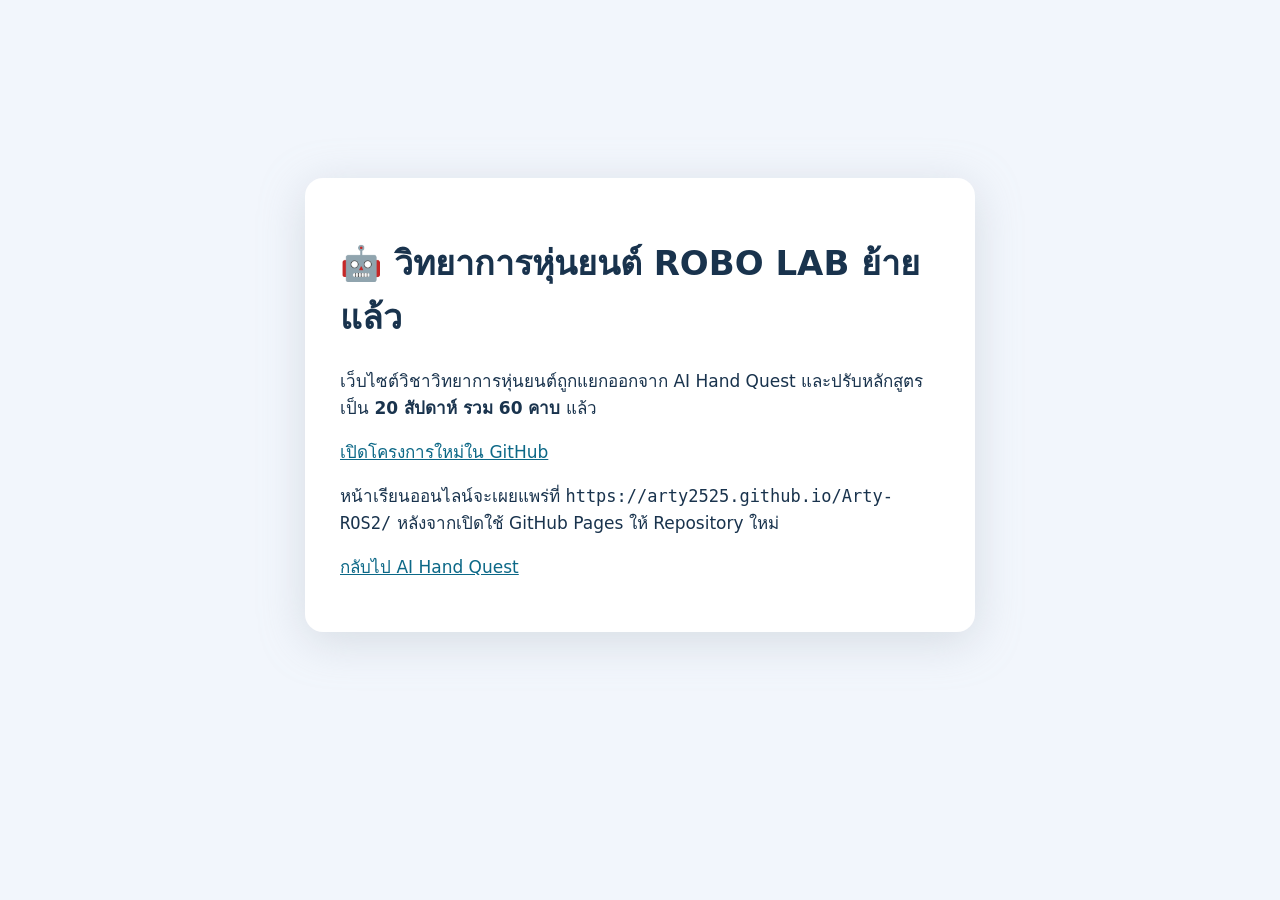
==== commit ff795b90: "Retire embedded robotics course and point to separate ROS2 repository" ====
--- a/robotics-course/index.html
+++ b/robotics-course/index.html
@@ -1,11 +1 @@
-<!doctype html><html lang="th"><head><meta charset="utf-8"><meta name="viewport" content="width=device-width,initial-scale=1"><title>ROBO LAB | วิทยาการหุ่นยนต์ 30 คาบ</title><style>:root{font-family:system-ui,"Noto Sans Thai",Tahoma,sans-serif;color:#e9eefc;background:#070e1e}*{box-sizing:border-box}body{margin:0;background:radial-gradient(ellipse at top left,#152956,#070e1e 57%) fixed}a{color:#7de8e2}button,input,select,textarea{font:inherit}button{cursor:pointer;background:#1c396b;border:1px solid #4265a0;color:#fff;padding:10px 15px;border-radius:10px}button:hover{background:#285092}button.primary{background:#00a99b;border:0;font-weight:700;color:#041c1b}button:disabled{opacity:.5}nav{position:sticky;top:0;z-index:10;background:#0b1635e8;backdrop-filter:blur(14px);padding:10px max(18px,calc((100vw - 1180px)/2));display:flex;gap:7px;flex-wrap:wrap;border-bottom:1px solid #293c63}nav button{background:transparent;border:0;padding:9px}nav button.active{background:#203b69;color:#76fcde}.wrap{max-width:1180px;padding:25px 18px 80px;margin:auto}.hero{padding:34px 0;display:grid;grid-template-columns:1.4fr 1fr;align-items:center;gap:15px}h1{font-size:clamp(30px,5vw,55px);line-height:1.18;margin:0 0 12px}h2{margin:0 0 15px;font-size:24px}p{line-height:1.8;color:#c8d4eb}.lead{font-size:18px}.pill{display:inline-block;background:#153b54;color:#8af7d7;padding:7px 12px;border-radius:30px;font-size:13px}.bigicon{font-size:130px;text-align:center;filter:drop-shadow(0 10px 55px #22c8e955)}.cards{display:grid;grid-template-columns:repeat(3,minmax(0,1fr));gap:14px}.card,.panel{border:1px solid #304466;background:#101e3bdf;border-radius:17px;padding:20px}.card small{color:#81cadd}.card h3{margin:6px 0}.muted{color:#96a9c7;font-size:13px}.headrow{display:flex;justify-content:space-between;gap:12px;align-items:center;flex-wrap:wrap}.tag{border:1px solid #3b618c;padding:5px 9px;border-radius:99px;font-size:12px;color:#b9d6f9}.tablewrap{overflow:auto}table{width:100%;border-collapse:collapse;min-width:760px}th,td{text-align:left;border-bottom:1px solid #2b3d61;padding:10px;vertical-align:top}th{color:#85e9dd}section.page{display:none}section.page.show{display:block}.two{display:grid;grid-template-columns:1fr 1fr;gap:15px}.textbox{background:#07142c;border:1px solid #345275;padding:14px;border-radius:12px;white-space:pre-wrap;font-family:ui-monospace,monospace;color:#b4fae7;overflow:auto;line-height:1.7}.field{display:block;margin:12px 0;color:#d4e4f5}.field input,.field select,.field textarea{display:block;margin-top:5px;width:100%;background:#09182d;border:1px solid #476083;border-radius:9px;color:white;padding:11px}.field textarea{min-height:85px}.q{padding:16px;border:1px solid #334c77;border-radius:12px;margin:12px 0}.q label{display:block;margin:8px}.q input{accent-color:#2adac3}.gradeGrid{display:grid;grid-template-columns:repeat(2,1fr);gap:11px}.notice{border-left:4px solid #e7bc67;background:#302a27;padding:12px;border-radius:6px;margin:15px 0}.good{border-left-color:#33dbaf;background:#13302b}.tabs{display:flex;gap:9px;flex-wrap:wrap;margin-bottom:18px}.stats{display:grid;grid-template-columns:repeat(4,1fr);gap:10px}.stat{padding:15px;background:#132e4d;border-radius:12px}.stat b{font-size:25px;display:block}.lessonlist button{width:100%;display:block;margin:6px 0;text-align:left}.vrscreen{height:240px;border-radius:15px;background:linear-gradient(145deg,#244970,#073846);display:flex;align-items:center;justify-content:center;font-size:95px}.printonly{display:none}@media(max-width:750px){.cards,.two,.gradeGrid,.hero{grid-template-columns:1fr}.stats{grid-template-columns:repeat(2,1fr)}.bigicon{font-size:65px}}@media print{nav,.noprint{display:none!important}body{background:white;color:black}.wrap{max-width:100%;padding:0}.panel,.card{border:1px solid #aaa;background:white;color:black}p{color:black}section.page{display:block!important;break-after:page}table{min-width:0}td,th{color:#222}}</style></head><body><nav id="nav"><button data-page="home" class="active">🏠 ภาพรวม</button><button data-page="course">📅 แผน 30 คาบ</button><button data-page="lessons">📘 บทเรียน/ใบงาน</button><button data-page="lab">💻 ROS Lab</button><button data-page="quiz">📝 ก่อน–หลังเรียน</button><button data-page="vr">🥽 VR Lab</button><button data-page="grades">📊 ผลประเมิน</button></nav><main class="wrap">
-<section id="home" class="page show"><div class="hero"><div><span class="pill">ROBO LAB • วิทยาการหุ่นยนต์ • 1.5 หน่วยกิต</span><h1>จากโลกเสมือน<br>สู่หุ่นยนต์จริง</h1><p class="lead">เรียนรู้ประวัติ ประเภทและองค์ประกอบของหุ่นยนต์ เริ่มจาก VMware + Ubuntu 22.04 + ROS 2 Humble ควบคุม Turtlesim ด้วยคีย์บอร์ดและ Python ก่อนลงมือกับ Raspberry Pi 4 และระบบมอเตอร์จริง</p><div class="tabs"><button class="primary" onclick="show('course')">สำรวจแผนการเรียน</button><a href="COURSE_GUIDE.md"><button>📖 คู่มือครูและคำสั่ง ROS</button></a><button onclick="show('quiz')">ทำแบบทดสอบก่อนเรียน</button></div></div><div class="bigicon">🤖</div></div><div class="stats"><div class="stat"><b>10</b>สัปดาห์</div><div class="stat"><b>30</b>คาบ คาบละ 50 นาที</div><div class="stat"><b>3</b>คาบ/สัปดาห์ (2+1)</div><div class="stat"><b>1.5</b>หน่วยกิต</div></div><h2 style="margin-top:35px">หน่วยการเรียนรู้</h2><div class="cards" id="unitcards"></div><div class="notice">ข้อควรทราบ: บทเรียน ROS นี้ออกแบบตาม Ubuntu 22.04 + ROS 2 Humble; Mac Apple Silicon ให้ใช้ Ubuntu ARM64 ไม่ใช่ x86 ISO ใน VMware Fusion. หุ่นยนต์จริงต้องทดสอบระบบหยุดฉุกเฉิน แยกภาคจ่ายไฟมอเตอร์ และยกล้อพ้นพื้นก่อนทดลองทุกครั้ง</div></section>
-<section id="course" class="page"><div class="headrow"><h2>แผนรายคาบ 10 สัปดาห์</h2><button onclick="window.print()">พิมพ์แผนฉบับย่อ</button></div><p>วันที่ 1 ของแต่ละสัปดาห์ 2 คาบต่อเนื่อง (100 นาที) วันที่ 2 อีก 1 คาบ (50 นาที) รวม 150 นาที/สัปดาห์</p><div class="panel tablewrap"><table><thead><tr><th>สัปดาห์</th><th>คาบ</th><th>วันเรียน</th><th>หัวข้อ</th><th>กิจกรรม</th><th>ชิ้นงาน/หลักฐาน</th></tr></thead><tbody id="timetable"></tbody></table></div><p class="muted">แนวทางการจัดกิจกรรม: นำเข้าสู่บทเรียน → สำรวจค้นคว้า/ทดลอง → อธิบายและอภิปราย → ประยุกต์แก้ปัญหา → ประเมินและสะท้อนผล (5E ปรับใช้ตามลักษณะภารกิจ)</p></section>
-<section id="lessons" class="page"><h2>สื่อเรียนรู้และใบกิจกรรม 10 หน่วย</h2><div class="two"><div class="panel lessonlist" id="lessonbuttons"></div><div class="panel" id="lessonpanel"><p>เลือกหน่วยด้านซ้ายเพื่อดูสาระสำคัญ เป้าหมาย และดาวน์โหลดใบกิจกรรมแบบพิมพ์ได้</p></div></div></section>
-<section id="lab" class="page"><h2>ROS 2 ห้องปฏิบัติการ</h2><p>คัดลอกคำสั่งทีละชุดใน Ubuntu Terminal; ใช้สองหน้าต่าง terminal สำหรับ node ที่ทำงานพร้อมกัน</p><div id="labsteps"></div></section>
-<section id="quiz" class="page"><h2>แบบทดสอบก่อนเรียน / หลังเรียน</h2><p>ข้อสอบปรนัย 20 ข้อ ครอบคลุมประวัติ/องค์ประกอบ หุ่นยนต์ Linux, ROS 2, Turtlesim และ Raspberry Pi 4 • ข้อละ 1 คะแนน คะแนนเต็ม 20</p><div class="panel"><div class="two"><label class="field">เลขที่หรือรหัสผู้เรียน<input id="studentid" placeholder="เช่น 12" maxlength="40"></label><label class="field">ชื่อผู้เรียน<input id="studentname" placeholder="ชื่อ–นามสกุล" maxlength="100"></label></div><label class="field">ประเภทการสอบ<select id="quiztype"><option value="pre">ก่อนเรียน (Pre-test)</option><option value="post">หลังเรียน (Post-test)</option></select></label><p class="muted">คะแนนแสดงทันทีหลังส่ง และเก็บไว้ในเครื่อง/เบราว์เซอร์นี้เท่านั้นในรุ่นเริ่มต้น ครูต้องส่งออกไฟล์ CSV เพื่อเก็บสำรอง ยังไม่ใช่ฐานข้อมูลส่วนกลาง</p></div><div id="quizquestions"></div><button class="primary" onclick="submitQuiz()">ตรวจคำตอบและบันทึกในเครื่อง</button><p id="quizresult" role="status"></p></section>
-<section id="vr" class="page"><h2>Virtual Robot Lab (VR/3D)</h2><div class="two"><div class="panel"><div class="vrscreen">🥽🤖</div><h3>ห้องเรียนเสมือน 3 มิติ</h3><p>สำรวจโมเดลหุ่นยนต์และองค์ประกอบในฉาก 3D หมุนมุมมองด้วยเมาส์/สัมผัส และเข้าสู่โหมด VR ในอุปกรณ์ที่รองรับ WebXR</p><a href="vr.html" target="_blank" rel="noopener"><button class="primary">เข้าสู่ห้อง VR/3D</button></a></div><div class="panel"><h3>ภารกิจ VR</h3><p>1. หาตำแหน่งตัวควบคุม เซนเซอร์ มอเตอร์ และแบตเตอรี่ในฉาก</p><p>2. อธิบายเส้นทางข้อมูล Sense → Plan → Act</p><p>3. เปรียบเทียบโมเดลกับหุ่นยนต์ Raspberry Pi 4 จริง</p><p class="muted">ฉาก 3D เป็นสื่อเรียนรู้ประกอบ ไม่ใช่ตัวจำลองฟิสิกส์หรือ ROS simulator ที่เชื่อมกับมอเตอร์</p></div></div></section>
-<section id="grades" class="page"><h2>ระบบบันทึกผลประเมินนักเรียน</h2><div class="panel" style="margin-bottom:16px"><h3>☁️ สมุดประเมินกลางสำหรับครู</h3><p>บันทึกผลจริงลงฐานข้อมูลส่วนกลาง โดยใช้รหัสครู มีแบบประเมินพฤติกรรม 5 ข้อและคุณลักษณะ 6 ข้อ แสดงคะแนนรายข้อ แก้ไขรายบุคคล และส่งออก CSV</p><a href="gradebook.html"><button class="primary">เปิดสมุดประเมินออนไลน์ของครู</button></a></div><div class="notice">รุ่นเริ่มต้นบันทึกใน localStorage ของเบราว์เซอร์เท่านั้น ผู้เรียนหรือครูที่ใช้อุปกรณ์อื่นจะยังไม่เห็นข้อมูลชุดเดียวกัน **อย่าถือเป็นฐานข้อมูลกลาง** และโปรดใช้รหัสนักเรียนที่ไม่ใช่เลขบัตรประชาชน พร้อมส่งออก CSV สำรอง</div><div class="panel"><div class="two"><label class="field">รหัสนักเรียน<input id="g_id" placeholder="เลขที่/รหัสภายใน"></label><label class="field">ชื่อ–นามสกุล<input id="g_name" placeholder="ชื่อผู้เรียน"></label><label class="field">สัปดาห์ที่ประเมิน<select id="g_week"></select></label><label class="field">ครูผู้ประเมิน<input id="g_teacher" placeholder="ชื่อครู"></label></div><h3>พฤติกรรมการทำงานรายบุคคล (5 ข้อ คะแนนเต็ม 15)</h3><div id="behaviorrubric" class="gradeGrid"></div><h3>คุณลักษณะอันพึงประสงค์ (6 ข้อ คะแนนเต็ม 18)</h3><div id="attrrubric" class="gradeGrid"></div><label class="field">หมายเหตุ/หลักฐานประกอบ<textarea id="g_note" placeholder="บันทึกข้อสังเกตตามหลักฐานจริง"></textarea></label><button class="primary" onclick="saveGrade()">บันทึกผลประเมิน</button> <button onclick="exportCSV()">ส่งออก CSV ทั้งหมด</button> <button onclick="document.getElementById('csvinput').click()">นำเข้า JSON สำรอง</button><input type="file" id="csvinput" accept=".json,application/json" hidden onchange="importJSON(event)"><button onclick="exportJSON()">สำรอง JSON</button><p class="muted">การนำเข้าใช้ไฟล์ JSON สำรองจากปุ่มด้านบน (CSV ส่งออกสำหรับ Excel)</p><p id="gradesaved" role="status"></p></div><div class="panel tablewrap" style="margin-top:16px"><h3>สรุปผลที่บันทึกในเครื่องนี้</h3><table><thead><tr><th>สัปดาห์</th><th>รหัส</th><th>นักเรียน</th><th>พฤติกรรม /15</th><th>คุณลักษณะ /18</th><th>ครูผู้ประเมิน</th><th>บันทึกเมื่อ</th></tr></thead><tbody id="graderows"></tbody></table></div></section>
-</main><script>const DATA={"units":[["รู้จักหุ่นยนต์","กำเนิดหุ่นยนต์ จากเครื่องกลอัตโนมัติสู่หุ่นยนต์สมัยใหม่","อธิบายพัฒนาการและความหมายของหุ่นยนต์ได้","ไทม์ไลน์หุ่นยนต์และอภิปรายผลดี–ผลกระทบ"],["องค์ประกอบและประเภท","โครงสร้าง ตัวกระตุ้น เซนเซอร์ ตัวควบคุม พลังงาน และการจำแนกหุ่นยนต์","ระบุหน้าที่ขององค์ประกอบและเปรียบเทียบประเภทได้","วิเคราะห์หุ่นยนต์ตัวอย่างและวาดแผนภาพส่วนประกอบ"],["การประยุกต์และความปลอดภัย","งานอุตสาหกรรม เกษตร การแพทย์ สำรวจ บริการ และจริยธรรม","เลือกหุ่นยนต์ให้เหมาะกับปัญหาและประเมินความเสี่ยงได้","ออกแบบสถานการณ์ใช้งานและแนวทางลดความเสี่ยง"],["VMware และ Ubuntu","Virtualization, AMD64/ARM64, การสร้าง VM และติดตั้ง Ubuntu 22.04","ติดตั้ง VM ปรับทรัพยากร และใช้คำสั่ง Linux เบื้องต้นได้","สร้าง VM ทดสอบ terminal, apt, mkdir, cd, ls"],["ติดตั้ง ROS 2 Humble","Repository, environment, ROS graph, node, topic, service","ติดตั้ง ROS 2 และตรวจสอบการทำงานของ node/topic ได้","รัน talker/listener และบันทึกคำสั่งพร้อมผลตรวจ"],["Workspace และแพ็กเกจ","colcon, ament_python, package, src, build, install","สร้าง workspace และ Python package ที่รันได้","เขียน node Publisher/Subscriber อย่างง่าย"],["Turtlesim และคีย์บอร์ด","Turtlesim, teleop, geometry_msgs/Twist, /turtle1/cmd_vel","บังคับเต่าด้วย keyboard และส่งคำสั่งผ่าน topic ได้","เปิด turtlesim, teleop และทดสอบการเคลื่อนที่"],["Python ควบคุม Turtlesim","rclpy, timer, Twist, algorithm, debugging","เขียนโปรแกรมควบคุมเต่าให้วาดรูปทรงและอธิบายโค้ดได้","ทดสอบโปรแกรมวาดรูปสี่เหลี่ยมและวิเคราะห์ความคลาดเคลื่อน"],["Raspberry Pi 4 และหุ่นยนต์จริง","Ubuntu Server 22.04 ARM64, SSH, ROS 2, power, motor drivers, ESP32 UART","เตรียม Pi 4 และอธิบายสายสัญญาณ/แหล่งจ่ายไฟอย่างปลอดภัย","ทำผัง wiring, ทดสอบการเชื่อมต่อและ stop condition"],["ควบคุมจริงและนำเสนอ","/cmd_vel, teleop, UART bridge, motor safety, test protocol","สั่งหุ่นยนต์จริงด้วย keyboard และตรวจสอบการหยุดฉุกเฉินได้","ภารกิจควบคุมหุ่นยนต์พร้อมรายงานผลและสะท้อนการเรียนรู้"]],"lessons":[{"period":1,"week":1,"day":"วันเรียน 2 คาบ","title":"ประวัติและความหมายของหุ่นยนต์","activity":"เส้นเวลาประวัติหุ่นยนต์","evidence":"อภิปรายว่าหุ่นยนต์ต่างจากเครื่องจักรทั่วไปอย่างไร"},{"period":2,"week":1,"day":"วันเรียน 2 คาบ","title":"วิวัฒนาการและองค์ประกอบ","activity":"บล็อกไดอะแกรม Sense–Think–Act","evidence":"ระบุ Sensor, Controller, Actuator และ Power"},{"period":3,"week":1,"day":"วันเรียน 1 คาบ","title":"ประเภทของหุ่นยนต์","activity":"จัดกลุ่มแขนกล ล้อ ขา โดรน และหุ่นยนต์บริการ","evidence":"แยกตามการเคลื่อนที่/การใช้งาน"},{"period":4,"week":2,"day":"วันเรียน 2 คาบ","title":"การนำไปใช้และความปลอดภัย","activity":"ศึกษากรณีตัวอย่างและจริยธรรม","evidence":"ทำตารางโอกาสและความเสี่ยง"},{"period":5,"week":2,"day":"วันเรียน 2 คาบ","title":"VMware / Ubuntu เตรียมติดตั้ง","activity":"ตรวจสถาปัตยกรรมเครื่องและทรัพยากร","evidence":"สร้าง VM Ubuntu 22.04 ให้เริ่มทำงาน"},{"period":6,"week":2,"day":"วันเรียน 1 คาบ","title":"Ubuntu Terminal และระบบไฟล์","activity":"ฝึก pwd, ls, cd, mkdir, cat","evidence":"จัดโฟลเดอร์และสร้างไฟล์รายงาน"},{"period":7,"week":3,"day":"วันเรียน 2 คาบ","title":"แพ็กเกจและเครือข่าย Linux","activity":"apt update, ip a, ping, SSH","evidence":"ตรวจการเชื่อมต่อและอัปเดตระบบ"},{"period":8,"week":3,"day":"วันเรียน 2 คาบ","title":"เตรียม ROS 2 repository","activity":"ติดตั้ง locale, Universe, ROS apt source","evidence":"บันทึกหลักฐานเตรียม dependency"},{"period":9,"week":3,"day":"วันเรียน 1 คาบ","title":"ติดตั้ง ROS 2 Humble","activity":"ติดตั้ง ros-humble-desktop / ros-dev-tools","evidence":"ตรวจ ros2 --help และ source environment"},{"period":10,"week":4,"day":"วันเรียน 2 คาบ","title":"ROS graph, Node, Topic","activity":"ทดลอง demo_nodes_cpp talker/listener","evidence":"บันทึกชื่อ node/topic และ echo"},{"period":11,"week":4,"day":"วันเรียน 2 คาบ","title":"Service, Message, CLI","activity":"ros2 topic info, interface show","evidence":"อธิบาย Twist และบริการ"},{"period":12,"week":4,"day":"วันเรียน 1 คาบ","title":"สร้าง workspace","activity":"mkdir -p ~/ros2_ws/src; colcon build","evidence":"ตรวจ install/setup.bash"},{"period":13,"week":5,"day":"วันเรียน 2 คาบ","title":"สร้าง Python package","activity":"ros2 pkg create --build-type ament_python","evidence":"โครงสร้างแพ็กเกจและ entry_points"},{"period":14,"week":5,"day":"วันเรียน 2 คาบ","title":"Publisher / Subscriber","activity":"เขียน node ตัวส่ง/ตัวรับข้อความ","evidence":"ทดสอบ topic ของตนเอง"},{"period":15,"week":5,"day":"วันเรียน 1 คาบ","title":"Turtlesim พื้นฐาน","activity":"เปิด ros2 run turtlesim turtlesim_node","evidence":"ตรวจ /turtle1/cmd_vel"},{"period":16,"week":6,"day":"วันเรียน 2 คาบ","title":"Turtlesim Keyboard","activity":"เปิด turtle_teleop_key; กดลูกศร","evidence":"ทดลองบังคับและบันทึกผล"},{"period":17,"week":6,"day":"วันเรียน 2 คาบ","title":"Twist และความเร็ว","activity":"ros2 topic pub /turtle1/cmd_vel ...","evidence":"ทดสอบ linear.x, angular.z"},{"period":18,"week":6,"day":"วันเรียน 1 คาบ","title":"ออกแบบลำดับการเคลื่อนที่","activity":"ร่าง pseudocode / ผังงาน","evidence":"กำหนดระยะ/มุม/เวลาสำหรับการวาดรูป"},{"period":19,"week":7,"day":"วันเรียน 2 คาบ","title":"เขียน Python rclpy","activity":"สร้าง Publisher + timer","evidence":"ส่ง Twist และสั่งหยุด"},{"period":20,"week":7,"day":"วันเรียน 2 คาบ","title":"Debug และภารกิจจำลอง","activity":"ทดสอบวาดสี่เหลี่ยม ปรับเวลา/ความเร็ว","evidence":"แก้บั๊กและสะท้อนผล"},{"period":21,"week":7,"day":"วันเรียน 1 คาบ","title":"แนะนำ Raspberry Pi 4","activity":"ตรวจ power, microSD, 64-bit OS","evidence":"ทำรายการอุปกรณ์"},{"period":22,"week":8,"day":"วันเรียน 2 คาบ","title":"ติดตั้ง Ubuntu บน Pi","activity":"เขียน image Ubuntu Server 22.04 ARM64","evidence":"บูต, อัปเดต, SSH"},{"period":23,"week":8,"day":"วันเรียน 2 คาบ","title":"ROS 2 บน Raspberry Pi 4","activity":"ติดตั้ง ros-humble-ros-base และ workspace","evidence":"ทดลอง node/topic ใน Pi"},{"period":24,"week":8,"day":"วันเรียน 1 คาบ","title":"โครงสร้างควบคุมมอเตอร์","activity":"Pi → ESP32 UART → Driver → Motor","evidence":"ระบุไฟเลี้ยงแยก GND ร่วม และ stop"},{"period":25,"week":9,"day":"วันเรียน 2 คาบ","title":"การเชื่อมต่อ UART","activity":"ทดสอบ UART 115200 และข้อความ ACK","evidence":"บันทึกผลการรับ–ส่ง"},{"period":26,"week":9,"day":"วันเรียน 2 คาบ","title":"ROS /cmd_vel ไปยังมอเตอร์","activity":"เขียน bridge อ่าน Twist และส่งคำสั่ง","evidence":"ทดลองยกล้อพ้นพื้นก่อน"},{"period":27,"week":9,"day":"วันเรียน 1 คาบ","title":"Keyboard Teleop หุ่นยนต์จริง","activity":"ros2 run teleop_twist_keyboard teleop_twist_keyboard","evidence":"ทดสอบเดินหน้า/ถอย/หมุนและหยุด"},{"period":28,"week":10,"day":"วันเรียน 2 คาบ","title":"ความปลอดภัยและทดสอบจริง","activity":"ทดสอบ watchdog, timeout, emergency stop","evidence":"บันทึกปัญหาและแก้ไข"},{"period":29,"week":10,"day":"วันเรียน 2 คาบ","title":"ภารกิจหุ่นยนต์","activity":"ขับผ่านจุดที่กำหนด ด้วยความเร็วปลอดภัย","evidence":"บันทึกวิดีโอและผล"},{"period":30,"week":10,"day":"วันเรียน 1 คาบ","title":"ทดสอบหลังเรียนและนำเสนอ","activity":"แบบทดสอบหลังเรียน สาธิต และสะท้อนการเรียนรู้","evidence":"ส่งแฟ้มสะสมงานและ self-assessment"}],"questions":[["สิ่งใดแยกหุ่นยนต์ออกจากเครื่องจักรธรรมดาได้ดีที่สุด",["ต้องมีรูปร่างเหมือนมนุษย์","รับรู้และทำงานตามการควบคุม/โปรแกรม","ต้องใช้ไฟฟ้าเท่านั้น","ต้องมีล้อ"],1],["Sensor มีหน้าที่ใด",["ขับมอเตอร์","จ่ายไฟ","รับข้อมูลจากสิ่งแวดล้อม","จัดเก็บล้อ"],2],["Actuator คือองค์ประกอบใด",["ตัวกระตุ้นให้เกิดการเคลื่อนที่","ระบบปฏิบัติการ","ข้อมูลภาพ","แหล่งข้อมูลอินเทอร์เน็ต"],0],["หุ่นยนต์แขนกลโรงงานนิยมใช้เพื่ออะไร",["อ่านอีเมล","งานหยิบจับหรือเชื่อมอย่างแม่นยำ","ฟังเพลง","กระจาย Wi-Fi"],1],["ข้อใดเป็นการปฏิบัติด้านความปลอดภัย",["จับล้อขณะหมุน","เปิดมอเตอร์ทดสอบบนโต๊ะโดยไม่ยึด","มีสวิตช์หยุดฉุกเฉินและจำกัดความเร็ว","ต่อวงจรมอเตอร์กับ GPIO ตรง"],2],["Virtual Machine คืออะไร",["เครื่องเสมือนที่รันระบบปฏิบัติการในเครื่องจริง","สายเชื่อมมอเตอร์","การ์ด SD","เครื่องพิมพ์ 3D"],0],["ควรเลือก Ubuntu แบบใดบน Mac Apple Silicon",["x86 32-bit เท่านั้น","ARM64 ที่เครื่องเสมือนรองรับ","Windows ISO","Debian i386 เท่านั้น"],1],["คำสั่งใดแสดงตำแหน่งไดเรกทอรีปัจจุบัน",["pwd","rm","sudo","ping"],0],["ROS 2 Humble ติดตั้งแพ็กเกจสำเร็จบน Ubuntu รุ่นใดตามบทเรียน",["18.04","20.04","22.04","24.10"],2],["คำสั่ง source /opt/ros/humble/setup.bash ใช้ทำอะไร",["ลบ ROS","โหลดสภาพแวดล้อม ROS","เริ่มมอเตอร์","ย้ายโฟลเดอร์"],1],["Topic ใน ROS ใช้เพื่ออะไร",["เผยแพร่และรับข้อความระหว่าง node","ล็อกอิน VMware","จัดการไฟล์ ISO","แฟลช SD"],0],["คำสั่งดู topic ที่มีคือข้อใด",["ros2 topic list","ros2 pkg install","apt purge","uname -r"],0],["เครื่องมือสำหรับ build workspace ของ ROS 2 คือ",["colcon","Excel","pip freeze เท่านั้น","dd"],0],["แพ็กเกจ Python ของ ROS 2 นิยมใช้ไลบรารีใด",["pygame","rclpy","numpy เท่านั้น","tkinter เท่านั้น"],1],["โปรแกรมจำลองเต่าของ ROS คือ",["Turtlesim","Gazebo Classic เท่านั้น","Vim","Nano"],0],["คำสั่งที่เปิดการบังคับเต่าด้วยแป้นพิมพ์คือ",["ros2 run turtlesim turtle_teleop_key","ros2 run turtlesim turtlesim_node","ros2 topic list","sudo reboot"],0],["ข้อความที่ใช้สั่งความเร็วเชิงเส้นและเชิงมุมคือ",["std_msgs/Bool","geometry_msgs/msg/Twist","sensor_msgs/Image","nav_msgs/Map"],1],["หัวข้อที่ใช้ควบคุมเต่าเริ่มต้นคือ",["/turtle1/cmd_vel","/tf_static_only","/clock_now","/map_png"],0],["Raspberry Pi 4 ที่ติดตั้ง Ubuntu สำหรับ ROS ควรใช้สถาปัตยกรรม",["ARM64","DOS","PowerPC เท่านั้น","ARM32 เป็นข้อบังคับ"],0],["เมื่อหุ่นยนต์ขาดการติดต่อควรทำอย่างไร",["คงคำสั่งวิ่งตลอดไป","เพิ่ม PWM ทันที","ให้ watchdog สั่งหยุดมอเตอร์","ปิดเซนเซอร์"],2]]};const behavior=['แสดงความคิดเห็นอย่างมีเหตุผล','ยอมรับฟังความคิดเห็นผู้อื่น','ทำงานตามหน้าที่ที่ได้รับมอบหมาย','รับผิดชอบและตรงต่อเวลา','ใช้เทคโนโลยีเหมาะสม'];const attributes=['มีวินัย','ใฝ่เรียนรู้','มุ่งมั่นในการทำงาน','รับผิดชอบ','รับฟังผู้อื่น','ใช้เทคโนโลยีอย่างเหมาะสม'];const $=x=>document.getElementById(x);const esc=s=>String(s??'').replace(/[&<>"']/g,c=>({'&':'&amp;','<':'&lt;','>':'&gt;','"':'&quot;',"'":'&#39;'}[c]));function show(p){document.querySelectorAll('section.page').forEach(e=>e.classList.toggle('show',e.id===p));document.querySelectorAll('nav button').forEach(e=>e.classList.toggle('active',e.dataset.page===p));window.scrollTo(0,0)}document.querySelectorAll('nav button').forEach(e=>e.addEventListener('click',()=>show(e.dataset.page)));$('unitcards').innerHTML=DATA.units.map((u,i)=>'<div class="card"><small>หน่วย '+(i+1)+'</small><h3>'+esc(u[0])+'</h3><p>'+esc(u[1])+'</p></div>').join('');$('timetable').innerHTML=DATA.lessons.map(l=>'<tr><td>'+l.week+'</td><td>'+l.period+'</td><td>'+l.day+'</td><td>'+esc(l.title)+'</td><td>'+esc(l.activity)+'</td><td>'+esc(l.evidence)+'</td></tr>').join('');$('lessonbuttons').innerHTML=DATA.units.map((u,i)=>'<button onclick="lesson('+i+')">หน่วย '+(i+1)+' · '+esc(u[0])+'</button>').join('');function lesson(i){const u=DATA.units[i];const periods=DATA.lessons.slice(i*3,i*3+3);$('lessonpanel').innerHTML='<span class="tag">หน่วย '+(i+1)+' • 3 คาบ</span><h2>'+esc(u[0])+'</h2><p><b>สาระสำคัญ:</b> '+esc(u[1])+'</p><p><b>จุดประสงค์เชิงพฤติกรรม:</b> '+esc(u[2])+'</p><p><b>ชิ้นงานหลัก:</b> '+esc(u[3])+'</p><h3>กิจกรรมรายคาบ</h3><ol>'+periods.map(p=>'<li><b>คาบ '+p.period+':</b> '+esc(p.activity)+'<br><span class="muted">หลักฐาน: '+esc(p.evidence)+'</span></li>').join('')+'</ol><h3>ใบกิจกรรม</h3><p>ชื่อ–นามสกุล __________________ เลขที่ ______ ชั้น ______ วันที่ ______</p><p>1) อธิบายความรู้ที่ใช้ในหน่วยนี้ พร้อมยกตัวอย่างอย่างน้อย 2 ตัวอย่าง</p><p>2) วาดแผนภาพ / บันทึกขั้นตอนทดลองหรือคำสั่งที่ใช้ พร้อมผลการทดลอง</p><p>3) อธิบายข้อผิดพลาด แนวทางปรับปรุง และข้อควรระวัง</p><p>4) สรุปสิ่งที่ได้เรียนรู้และแหล่งข้อมูลอ้างอิง</p><button onclick="printWorksheet('+i+')">🖨️ พิมพ์ใบกิจกรรมหน่วยนี้</button>'}function printWorksheet(i){const u=DATA.units[i];let w=window.open('','_blank');if(!w){alert('โปรดอนุญาตหน้าต่างใหม่เพื่อพิมพ์');return}w.document.write('<!doctype html><html lang="th"><meta charset="utf-8"><title>ใบกิจกรรม</title><style>body{font:16px Tahoma;padding:32px;line-height:2.1} .line{border-bottom:1px dotted #777;height:65px}</style><h2>ใบกิจกรรมวิทยาการหุ่นยนต์ หน่วย '+(i+1)+' '+esc(u[0])+'</h2><p>ชื่อ–นามสกุล ___________________________ เลขที่ _____ ชั้น _____ วันที่ ________</p><p>จุดประสงค์: '+esc(u[2])+'</p><p>ภารกิจ: '+esc(u[3])+'</p><p>1. สรุปความรู้และองค์ประกอบที่เกี่ยวข้อง</p><div class="line"></div><div class="line"></div><p>2. บันทึกขั้นตอน/คำสั่ง ผลการทดลอง และภาพประกอบ</p><div class="line"></div><div class="line"></div><div class="line"></div><p>3. ปัญหาที่พบ วิธีแก้ และข้อควรระวัง</p><div class="line"></div><div class="line"></div><p>4. สิ่งที่ได้เรียนรู้และข้อเสนอแนะ</p><div class="line"></div></html>');w.document.close();w.focus();setTimeout(()=>w.print(),300)}const labs=[['ตรวจสถาปัตยกรรมและ Ubuntu','uname -m\nlsb_release -a\npwd\nls -la\nmkdir -p ~/robotics_course && cd ~/robotics_course'],['เตรียมระบบ Ubuntu 22.04','sudo apt update\nsudo apt upgrade -y\nsudo apt install -y software-properties-common curl git python3-pip\nsudo add-apt-repository universe'],['ติดตั้ง ROS 2 Humble','sudo apt update\nsudo apt install -y ros-humble-desktop ros-dev-tools\nsource /opt/ros/humble/setup.bash\nros2 --help','ต้องเตรียม ROS apt repository ตามคู่มือทางการก่อนติดตั้งแพ็กเกจชุดนี้'],['ตรวจ Node / Topic','source /opt/ros/humble/setup.bash\nros2 run demo_nodes_cpp talker\n# เปิดอีก Terminal\nros2 run demo_nodes_py listener\nros2 node list\nros2 topic list'],['สร้าง Workspace','mkdir -p ~/ros2_ws/src\ncd ~/ros2_ws\ncolcon build\nsource install/setup.bash'],['สร้าง Python Package','cd ~/ros2_ws/src\nros2 pkg create --build-type ament_python --license Apache-2.0 robot_control --dependencies rclpy geometry_msgs\ncd ~/ros2_ws\ncolcon build --packages-select robot_control'],['Turtlesim + Keyboard','sudo apt install -y ros-humble-turtlesim\nros2 run turtlesim turtlesim_node\n# เปิดอีก Terminal\nros2 run turtlesim turtle_teleop_key\n# กดลูกศรใน Terminal ของ teleop'],['ส่ง Twist ไปยัง Turtlesim','ros2 topic pub --once /turtle1/cmd_vel geometry_msgs/msg/Twist "{linear: {x: 2.0}, angular: {z: 0.0}}"\nros2 topic echo /turtle1/cmd_vel'],['ติดตั้ง ROS 2 บน Raspberry Pi 4','uname -m\n# ต้องเป็น aarch64 (Ubuntu Server 22.04 64-bit)\nsudo apt update && sudo apt upgrade -y\n# เพิ่ม ROS apt repository ตามคู่มือทางการ\nsudo apt install -y ros-humble-ros-base ros-dev-tools'],['ทดสอบ ROS keyboard กับหุ่นยนต์จริง','sudo apt install -y ros-humble-teleop-twist-keyboard\nros2 run teleop_twist_keyboard teleop_twist_keyboard\n# ต้องมี node bridge ที่ subscribe /cmd_vel และสั่ง ESP32/driver จริง\nros2 topic echo /cmd_vel']];
-$('labsteps').innerHTML=labs.map((l,i)=>'<div class="panel" style="margin:14px 0"><div class="headrow"><h3>Lab '+(i+1)+': '+esc(l[0])+'</h3><button onclick="navigator.clipboard.writeText(document.querySelectorAll(\'.textbox\')['+i+'].textContent)">คัดลอกคำสั่ง</button></div><pre class="textbox">'+esc(l[1])+'</pre>'+(l[2]?'<p class="notice">'+esc(l[2])+'</p>':'')+'</div>').join('')+'<div class="notice">ติดตั้ง ROS repository ตามคู่มือ <a href="https://docs.ros.org/en/humble/Installation/Ubuntu-Install-Debs.html" target="_blank" rel="noopener">ROS Humble Ubuntu</a> ก่อนใช้ apt install และตรวจ architecture ของ VM/Pi ให้ถูกต้อง • คำสั่งตัวอย่างไม่ใช่ชุดติดตั้งแบบอัตโนมัติทั้งหมด</div>';
-$('quizquestions').innerHTML=DATA.questions.map((q,i)=>'<div class="q"><strong>ข้อ '+(i+1)+'. '+esc(q[0])+'</strong>'+q[1].map((v,j)=>'<label><input type="radio" name="q'+i+'" value="'+j+'"> '+esc(v)+'</label>').join('')+'</div>').join('');function entries(){try{return JSON.parse(localStorage.getItem('robotics-course-v1')||'[]')}catch{return []}}function setEntries(v){localStorage.setItem('robotics-course-v1',JSON.stringify(v))}function submitQuiz(){let id=$('studentid').value.trim(),name=$('studentname').value.trim();if(!id||!name){alert('กรุณากรอกรหัสและชื่อนักเรียน');return}let count=0,score=0;DATA.questions.forEach((q,i)=>{let v=document.querySelector('input[name="q'+i+'"]:checked');if(v){count++;if(+v.value===q[2])score++}});if(count!==DATA.questions.length){alert('กรุณาตอบให้ครบ 20 ข้อ (ตอบแล้ว '+count+' ข้อ)');return}let e=entries();e.push({kind:'quiz',id,name,type:$('quiztype').value,score,max:20,when:new Date().toISOString()});setEntries(e);$('quizresult').textContent='ส่งแบบทดสอบสำเร็จ ได้ '+score+'/20 คะแนน ('+Math.round(score*5)+'%) • บันทึกในเครื่องนี้แล้ว';renderGrades()}$('g_week').innerHTML=Array.from({length:10},(_,i)=>'<option value="'+(i+1)+'">สัปดาห์ '+(i+1)+'</option>').join('');for(const [box,arr,prefix] of [['behaviorrubric',behavior,'b'],['attrrubric',attributes,'a']]){$(box).innerHTML=arr.map((v,i)=>'<label class="field">'+(i+1)+'. '+esc(v)+'<select id="'+prefix+i+'"><option value="">ยังไม่ประเมิน</option><option value="1">1 = ควรปรับปรุง</option><option value="2">2 = พอใช้</option><option value="3">3 = ดี</option></select></label>').join('')}function saveGrade(){let id=$('g_id').value.trim(),name=$('g_name').value.trim(),teacher=$('g_teacher').value.trim();if(!id||!name||!teacher){alert('กรุณากรอกรหัสนักเรียน ชื่อ และครูผู้ประเมิน');return}let bs=behavior.map((_,i)=>+$('b'+i).value),as=attributes.map((_,i)=>+$('a'+i).value);if(bs.some(x=>!x)||as.some(x=>!x)){alert('กรุณาเลือกคะแนน 1–3 ให้ครบทั้ง 11 ข้อ');return}let obj={kind:'rubric',id,name,week:+$('g_week').value,behavior:bs,attributes:as,teacher,note:$('g_note').value.trim(),when:new Date().toISOString()};let e=entries().filter(x=>!(x.kind==='rubric'&&x.id===id&&x.week===obj.week));e.push(obj);setEntries(e);$('gradesaved').textContent='บันทึกผล '+name+' สัปดาห์ '+obj.week+' ในอุปกรณ์นี้แล้ว';renderGrades()}function renderGrades(){let e=entries().filter(x=>x.kind==='rubric').sort((a,b)=>a.week-b.week||a.id.localeCompare(b.id,'th',{numeric:true}));$('graderows').innerHTML=e.map(x=>'<tr><td>'+x.week+'</td><td>'+esc(x.id)+'</td><td>'+esc(x.name)+'</td><td>'+x.behavior.reduce((a,b)=>a+b,0)+'/15</td><td>'+x.attributes.reduce((a,b)=>a+b,0)+'/18</td><td>'+esc(x.teacher)+'</td><td>'+new Date(x.when).toLocaleDateString('th-TH')+'</td></tr>').join('')||'<tr><td colspan="7">ยังไม่มีผลประเมินในเครื่องนี้</td></tr>'}function exportCSV(){let columns=['kind','id','name','type','score','max','week',...behavior.map((_,i)=>'behavior_'+(i+1)),...attributes.map((_,i)=>'attribute_'+(i+1)),'teacher','note','when'];let lines=[columns,...entries().map(x=>columns.map(k=>k.startsWith('behavior_')?(x.behavior||[])[+k.split('_')[1]-1]??'':k.startsWith('attribute_')?(x.attributes||[])[+k.split('_')[1]-1]??'':x[k]??''))];let csv='\ufeff'+lines.map(line=>line.map(v=>'"'+String(v).replace(/"/g,'""')+'"').join(',')).join('\r\n');download('robotics-course-results.csv',csv,'text/csv;charset=utf-8')}function download(name,content,type){let blob=new Blob([content],{type}),u=URL.createObjectURL(blob),a=document.createElement('a');a.href=u;a.download=name;a.click();setTimeout(()=>URL.revokeObjectURL(u),1000)}function exportJSON(){download('robotics-course-backup.json',JSON.stringify(entries(),null,2),'application/json')}function importJSON(ev){let f=ev.target.files[0];if(!f)return;let r=new FileReader();r.onload=()=>{try{let v=JSON.parse(r.result);if(!Array.isArray(v)||v.some(x=>typeof x!=='object'||!['quiz','rubric'].includes(x.kind)))throw Error('format');if(!confirm('นำเข้าข้อมูล '+v.length+' รายการ และแทนที่ข้อมูลเดิมในเครื่องนี้?'))return;setEntries(v);renderGrades();alert('นำเข้าสำเร็จ')}catch{alert('รูปแบบไฟล์ JSON ไม่ถูกต้อง')}};r.readAsText(f)}renderGrades();</script></body></html>+<!doctype html><html lang="th"><head><meta charset="utf-8"><meta name="viewport" content="width=device-width,initial-scale=1"><title>ย้ายรายวิชา Robo Lab แล้ว</title><style>body{font:17px system-ui,Tahoma;background:#f2f6fc;color:#19334d;display:grid;place-items:center;min-height:90vh;margin:0}.box{max-width:600px;background:white;padding:35px;border-radius:18px;box-shadow:0 9px 45px #a5b1bb5e}a{color:#0c6887}</style></head><body><div class="box"><h1>🤖 วิทยาการหุ่นยนต์ ROBO LAB ย้ายแล้ว</h1><p>เว็บไซต์วิชาวิทยาการหุ่นยนต์ถูกแยกออกจาก AI Hand Quest และปรับหลักสูตรเป็น <b>20 สัปดาห์ รวม 60 คาบ</b> แล้ว</p><p><a href="https://github.com/arty2525/Arty-ROS2/tree/main/robotics-course">เปิดโครงการใหม่ใน GitHub</a></p><p>หน้าเรียนออนไลน์จะเผยแพร่ที่ <code>https://arty2525.github.io/Arty-ROS2/</code> หลังจากเปิดใช้ GitHub Pages ให้ Repository ใหม่</p><p><a href="../index.html">กลับไป AI Hand Quest</a></p></div></body></html>
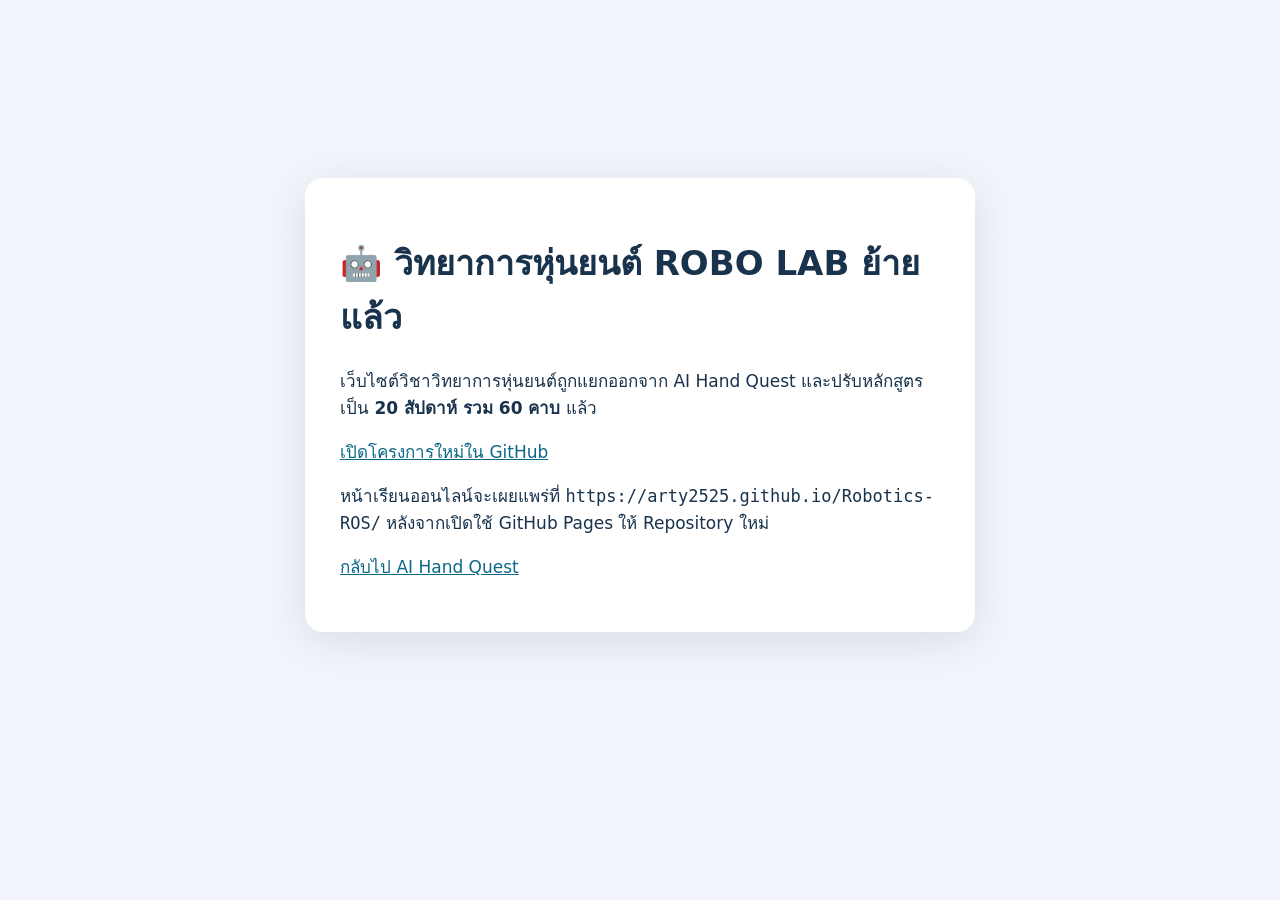
==== commit 6da4867b: "Point old course notice to standalone Robotics-ROS repository" ====
--- a/robotics-course/index.html
+++ b/robotics-course/index.html
@@ -1 +1 @@
-<!doctype html><html lang="th"><head><meta charset="utf-8"><meta name="viewport" content="width=device-width,initial-scale=1"><title>ย้ายรายวิชา Robo Lab แล้ว</title><style>body{font:17px system-ui,Tahoma;background:#f2f6fc;color:#19334d;display:grid;place-items:center;min-height:90vh;margin:0}.box{max-width:600px;background:white;padding:35px;border-radius:18px;box-shadow:0 9px 45px #a5b1bb5e}a{color:#0c6887}</style></head><body><div class="box"><h1>🤖 วิทยาการหุ่นยนต์ ROBO LAB ย้ายแล้ว</h1><p>เว็บไซต์วิชาวิทยาการหุ่นยนต์ถูกแยกออกจาก AI Hand Quest และปรับหลักสูตรเป็น <b>20 สัปดาห์ รวม 60 คาบ</b> แล้ว</p><p><a href="https://github.com/arty2525/Arty-ROS2/tree/main/robotics-course">เปิดโครงการใหม่ใน GitHub</a></p><p>หน้าเรียนออนไลน์จะเผยแพร่ที่ <code>https://arty2525.github.io/Arty-ROS2/</code> หลังจากเปิดใช้ GitHub Pages ให้ Repository ใหม่</p><p><a href="../index.html">กลับไป AI Hand Quest</a></p></div></body></html>+<!doctype html><html lang="th"><head><meta charset="utf-8"><meta name="viewport" content="width=device-width,initial-scale=1"><title>ย้ายรายวิชา Robo Lab แล้ว</title><style>body{font:17px system-ui,Tahoma;background:#f2f6fc;color:#19334d;display:grid;place-items:center;min-height:90vh;margin:0}.box{max-width:600px;background:white;padding:35px;border-radius:18px;box-shadow:0 9px 45px #a5b1bb5e}a{color:#0c6887}</style></head><body><div class="box"><h1>🤖 วิทยาการหุ่นยนต์ ROBO LAB ย้ายแล้ว</h1><p>เว็บไซต์วิชาวิทยาการหุ่นยนต์ถูกแยกออกจาก AI Hand Quest และปรับหลักสูตรเป็น <b>20 สัปดาห์ รวม 60 คาบ</b> แล้ว</p><p><a href="https://github.com/arty2525/Robotics-ROS">เปิดโครงการใหม่ใน GitHub</a></p><p>หน้าเรียนออนไลน์จะเผยแพร่ที่ <code>https://arty2525.github.io/Robotics-ROS/</code> หลังจากเปิดใช้ GitHub Pages ให้ Repository ใหม่</p><p><a href="../index.html">กลับไป AI Hand Quest</a></p></div></body></html>
